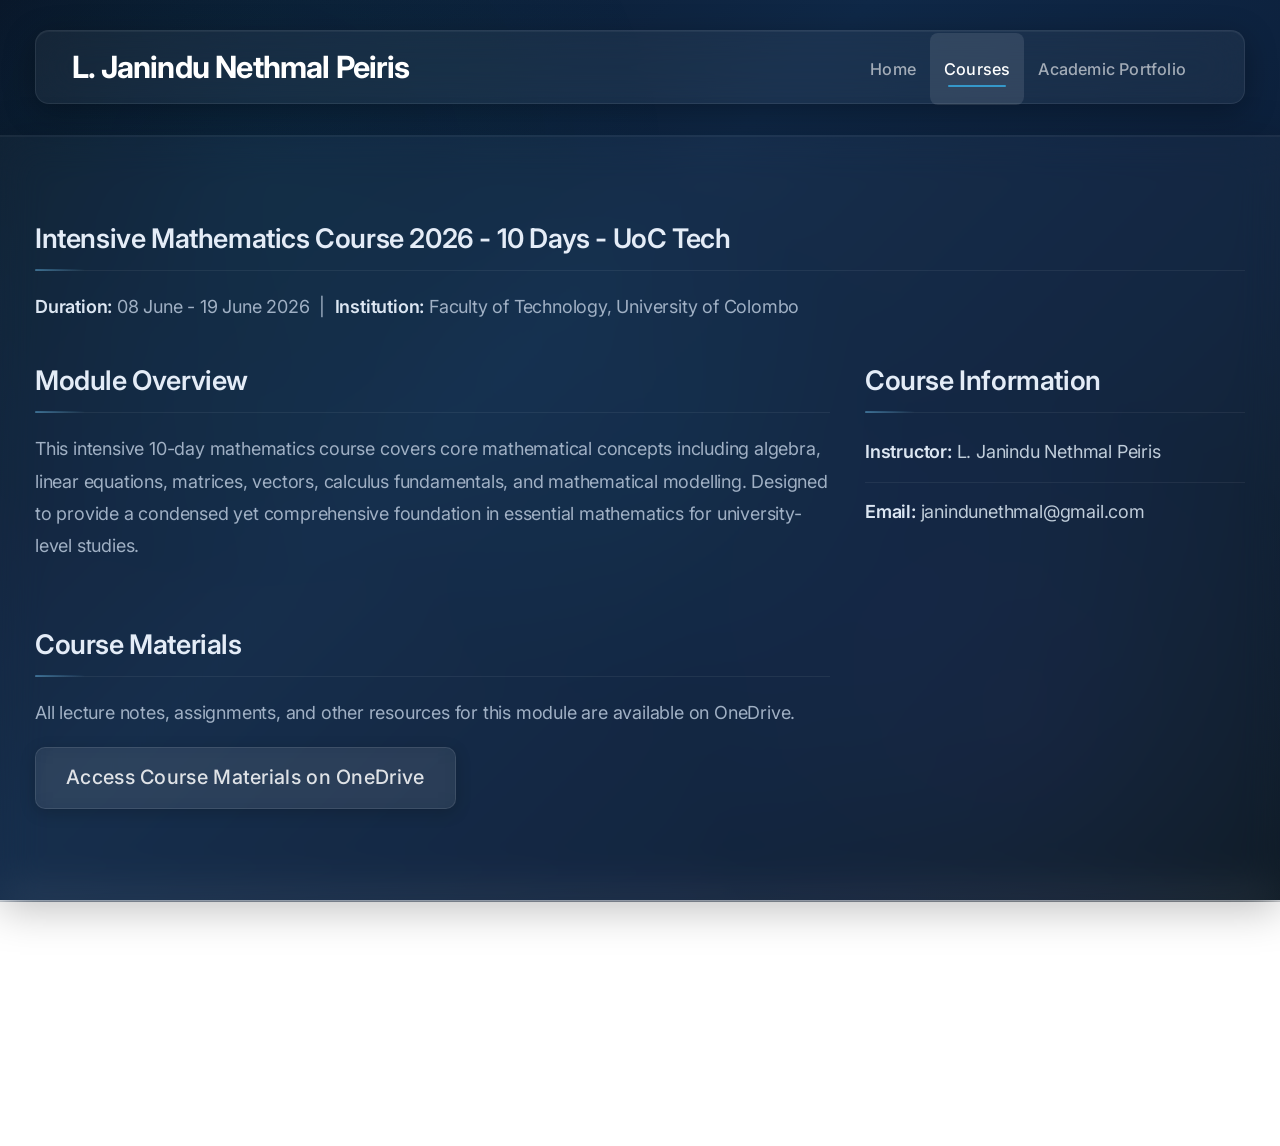
==== course-intensive-maths-uoc-tech.html @ 2397300c "Initial commit: Academic teaching website with glassmorphism redesign" ====
<!DOCTYPE HTML>
<html>
<head>
	<title>Intensive Mathematics Course 2026 - 10 Days - UoC Tech - L. Janindu Nethmal Peiris</title>
	<meta charset="utf-8" />
	<meta name="viewport" content="width=device-width, initial-scale=1, user-scalable=no" />
	<link rel="stylesheet" href="assets/css/main.css" />
</head>
<body>
<div id="page-wrapper">
<div id="header-wrapper"><div class="container"><div class="row"><div class="col-12"><header id="header"><h1><a href="index.html" id="logo">L. Janindu Nethmal Peiris</a></h1><nav id="nav"><a href="index.html">Home</a><a href="courses.html" class="current-page-item">Courses</a><a href="https://janindunethmal.github.io/my-academic-portfolio/" target="_blank">Academic Portfolio</a></nav></header></div></div></div></div>
<div id="main"><div class="container"><div class="row main-row"><div class="col-12"><section>
<h2>Intensive Mathematics Course 2026 - 10 Days - UoC Tech</h2>
<p><strong>Duration:</strong> 08 June - 19 June 2026 &nbsp;|&nbsp; <strong>Institution:</strong> Faculty of Technology, University of Colombo</p>
</section></div></div>
<div style="margin-top:2em"><div class="row main-row"><div class="col-8 col-12-medium">
<section><h2>Module Overview</h2><p>This intensive 10-day mathematics course covers core mathematical concepts including algebra, linear equations, matrices, vectors, calculus fundamentals, and mathematical modelling. Designed to provide a condensed yet comprehensive foundation in essential mathematics for university-level studies.</p></section>
<section><h2>Course Materials</h2><p>All lecture notes, assignments, and other resources for this module are available on OneDrive.</p>
<p style="margin:1em 0"><a href="https://1drv.ms/f/c/8fab2ed5d67792d9/IgCgRfk0WIwAQ6C5aoP3OC88AaH4FMjY8WLAItqMVWuGnlA?e=8JvoB0" target="_blank" class="button" style="font-size:1.1em;padding:12px 30px">Access Course Materials on OneDrive</a></p></section>
</div><div class="col-4 col-12-medium">
<section><h2>Course Information</h2><ul class="link-list"><li><strong>Instructor:</strong> L. Janindu Nethmal Peiris</li><li><strong>Email:</strong> janindunethmal@gmail.com</li></ul></section>
</div></div></div></div></div>
<div id="footer-wrapper"><div class="container"><div class="row"><div class="col-12"><div id="copyright">&copy; 2026 L. Janindu Nethmal Peiris. All rights reserved.</div></div></div></div></div>
</div>
<script src="assets/js/jquery.min.js"></script><script src="assets/js/browser.min.js"></script><script src="assets/js/breakpoints.min.js"></script><script src="assets/js/util.js"></script><script src="assets/js/main.js"></script>
</body>
</html>
---- assets/css/main.css ----
@import url("https://fonts.googleapis.com/css2?family=Inter:wght@300;400;500;600;700&family=Ubuntu+Condensed&display=swap");

/*
	Minimaxing by HTML5 UP — Crystal Glassmorphism Redesign
*/

html, body, div, span, applet, object,
iframe, h1, h2, h3, h4, h5, h6, p, blockquote,
pre, a, abbr, acronym, address, big, cite,
code, del, dfn, em, img, ins, kbd, q, s, samp,
small, strike, strong, sub, sup, tt, var, b,
u, i, center, dl, dt, dd, ol, ul, li, fieldset,
form, label, legend, table, caption, tbody,
tfoot, thead, tr, th, td, article, aside,
canvas, details, embed, figure, figcaption,
footer, header, hgroup, menu, nav, output, ruby,
section, summary, time, mark, audio, video {
	margin: 0;
	padding: 0;
	border: 0;
	font-size: 100%;
	font: inherit;
	vertical-align: baseline;}

article, aside, details, figcaption, figure,
footer, header, hgroup, menu, nav, section {
	display: block;}

body {
	line-height: 1;
}

ol, ul {
	list-style: none;
}

blockquote, q {
	quotes: none;
}

	blockquote:before, blockquote:after, q:before, q:after {
		content: '';
		content: none;
	}

table {
	border-collapse: collapse;
	border-spacing: 0;
}

body {
	-webkit-text-size-adjust: none;
}

mark {
	background-color: transparent;
	color: inherit;
}

input::-moz-focus-inner {
	border: 0;
	padding: 0;
}

input, select, textarea {
	-moz-appearance: none;
	-webkit-appearance: none;
	-ms-appearance: none;
	appearance: none;
}

/* Basic */

	html {
		box-sizing: border-box;
	}

	*, *:before, *:after {
		box-sizing: inherit;
	}

	@-ms-viewport {
		width: device-width;
	}

	body {
		font-size: 13.5pt;
		font-family: 'Inter', -apple-system, BlinkMacSystemFont, 'Segoe UI', sans-serif;
		background: linear-gradient(135deg, #0a1628 0%, #0f2847 40%, #0c1f3a 70%, #091520 100%);
		background-attachment: fixed;
		color: #c0cdda;
		letter-spacing: -0.2px;
		line-height: 1.6;
		-webkit-font-smoothing: antialiased;
		-moz-osx-font-smoothing: grayscale;
		min-height: 100vh;
	}

	body::before {
		content: '';
		position: fixed;
		top: 0;
		left: 0;
		width: 100%;
		height: 100%;
		background:
			radial-gradient(ellipse 600px 600px at 20% 20%, rgba(6, 182, 212, 0.06) 0%, transparent 70%),
			radial-gradient(ellipse 500px 500px at 80% 80%, rgba(99, 102, 241, 0.05) 0%, transparent 70%),
			radial-gradient(ellipse 400px 400px at 50% 50%, rgba(14, 165, 233, 0.03) 0%, transparent 70%);
		pointer-events: none;
		z-index: 0;
	}

	h1, h2, h3, h4 {
		color: #e4ecf7;
		font-weight: 600;
		letter-spacing: -0.4px;
	}

	h1 {
		font-weight: 700;
	}

	h2 {
		font-size: 1.5em;
		margin-bottom: 1em;
		position: relative;
	}

	h3, h4 {
		color: #c5d5ea;
		margin-bottom: 0.5em;
	}

	h3 {
		font-size: 1.15em;
		margin-bottom: 0.8em;
		font-weight: 600;
	}

	h4 {
		font-size: 0.95em;
		font-weight: 500;
	}

	p, ul {
		margin-bottom: 1.25em;
	}

	p {
		line-height: 1.85em;
		color: #a0b0c4;
	}

	strong {
		color: #dce6f2;
		font-weight: 600;
	}

	img.left {
		float: left;
		margin: 2px 1.25em 0 0;
	}

	img.top {
		margin: 4px 0 2.25em 0;
	}

	ul {
		padding: 0.25em 0 0 0;
	}

	a {
		color: #5eaddb;
		text-decoration: none;
		transition: color 0.3s ease;
	}

		a:hover {
			color: #85c8f0;
			text-decoration: none;
		}

	* > p:last-child {
		margin-bottom: 0 !important;
	}

	section, article {
		margin: 0 0 60px 0;
	}

	section:last-child, article:last-child {
		margin-bottom: 0;
	}

/* Page Wrapper */

	#page-wrapper {
		position: relative;
		z-index: 1;
	}

/* Animations */

	@keyframes fadeIn {
		from { opacity: 0; transform: translateY(12px); }
		to { opacity: 1; transform: translateY(0); }
	}

/* Container */

	.container {
		margin: 0 auto;
		max-width: 100%;
		width: 1200px;
	}

		@media screen and (max-width: 1680px) {

			.container {
				width: 1200px;
			}

		}

		@media screen and (max-width: 1280px) {

			.container {
				width: calc(100% - 70px);
			}

		}

		@media screen and (max-width: 980px) {

			.container {
				width: calc(100% - 100px);
			}

		}

		@media screen and (max-width: 736px) {

			.container {
				width: calc(100% - 40px);
			}

		}

/* Row */

	.row {
		display: flex;
		flex-wrap: wrap;
		box-sizing: border-box;
		align-items: stretch;
	}

		.row > * {
			box-sizing: border-box;
		}

		.row.gtr-uniform > * > :last-child {
			margin-bottom: 0;
		}

		.row.aln-left {
			justify-content: flex-start;
		}

		.row.aln-center {
			justify-content: center;
		}

		.row.aln-right {
			justify-content: flex-end;
		}

		.row.aln-top {
			align-items: flex-start;
		}

		.row.aln-middle {
			align-items: center;
		}

		.row.aln-bottom {
			align-items: flex-end;
		}

		.row > .imp {
			order: -1;
		}

		.row > .col-1 {
			width: 8.33333%;
		}

		.row > .off-1 {
			margin-left: 8.33333%;
		}

		.row > .col-2 {
			width: 16.66667%;
		}

		.row > .off-2 {
			margin-left: 16.66667%;
		}

		.row > .col-3 {
			width: 25%;
		}

		.row > .off-3 {
			margin-left: 25%;
		}

		.row > .col-4 {
			width: 33.33333%;
		}

		.row > .off-4 {
			margin-left: 33.33333%;
		}

		.row > .col-5 {
			width: 41.66667%;
		}

		.row > .off-5 {
			margin-left: 41.66667%;
		}

		.row > .col-6 {
			width: 50%;
		}

		.row > .off-6 {
			margin-left: 50%;
		}

		.row > .col-7 {
			width: 58.33333%;
		}

		.row > .off-7 {
			margin-left: 58.33333%;
		}

		.row > .col-8 {
			width: 66.66667%;
		}

		.row > .off-8 {
			margin-left: 66.66667%;
		}

		.row > .col-9 {
			width: 75%;
		}

		.row > .off-9 {
			margin-left: 75%;
		}

		.row > .col-10 {
			width: 83.33333%;
		}

		.row > .off-10 {
			margin-left: 83.33333%;
		}

		.row > .col-11 {
			width: 91.66667%;
		}

		.row > .off-11 {
			margin-left: 91.66667%;
		}

		.row > .col-12 {
			width: 100%;
		}

		.row > .off-12 {
			margin-left: 100%;
		}

		.row.gtr-0 {
			margin-top: 0px;
			margin-left: 0px;
		}

			.row.gtr-0 > * {
				padding: 0px 0 0 0px;
			}

			.row.gtr-0.gtr-uniform {
				margin-top: 0px;
			}

				.row.gtr-0.gtr-uniform > * {
					padding-top: 0px;
				}

		.row.gtr-25 {
			margin-top: -12.5px;
			margin-left: -12.5px;
		}

			.row.gtr-25 > * {
				padding: 12.5px 0 0 12.5px;
			}

			.row.gtr-25.gtr-uniform {
				margin-top: -12.5px;
			}

				.row.gtr-25.gtr-uniform > * {
					padding-top: 12.5px;
				}

		.row.gtr-50 {
			margin-top: -25px;
			margin-left: -25px;
		}

			.row.gtr-50 > * {
				padding: 25px 0 0 25px;
			}

			.row.gtr-50.gtr-uniform {
				margin-top: -25px;
			}

				.row.gtr-50.gtr-uniform > * {
					padding-top: 25px;
				}

		.row {
			margin-top: -50px;
			margin-left: -50px;
		}

			.row > * {
				padding: 50px 0 0 50px;
			}

			.row.gtr-uniform {
				margin-top: -50px;
			}

				.row.gtr-uniform > * {
					padding-top: 50px;
				}

		.row.gtr-150 {
			margin-top: -75px;
			margin-left: -75px;
		}

			.row.gtr-150 > * {
				padding: 75px 0 0 75px;
			}

			.row.gtr-150.gtr-uniform {
				margin-top: -75px;
			}

				.row.gtr-150.gtr-uniform > * {
					padding-top: 75px;
				}

		.row.gtr-200 {
			margin-top: -100px;
			margin-left: -100px;
		}

			.row.gtr-200 > * {
				padding: 100px 0 0 100px;
			}

			.row.gtr-200.gtr-uniform {
				margin-top: -100px;
			}

				.row.gtr-200.gtr-uniform > * {
					padding-top: 100px;
				}

		@media screen and (max-width: 1680px) {

			.row {
				display: flex;
				flex-wrap: wrap;
				box-sizing: border-box;
				align-items: stretch;
			}

				.row > * {
					box-sizing: border-box;
				}

				.row.gtr-uniform > * > :last-child {
					margin-bottom: 0;
				}

				.row.aln-left {
					justify-content: flex-start;
				}

				.row.aln-center {
					justify-content: center;
				}

				.row.aln-right {
					justify-content: flex-end;
				}

				.row.aln-top {
					align-items: flex-start;
				}

				.row.aln-middle {
					align-items: center;
				}

				.row.aln-bottom {
					align-items: flex-end;
				}

				.row > .imp-xlarge {
					order: -1;
				}

				.row > .col-1-xlarge {
					width: 8.33333%;
				}

				.row > .off-1-xlarge {
					margin-left: 8.33333%;
				}

				.row > .col-2-xlarge {
					width: 16.66667%;
				}

				.row > .off-2-xlarge {
					margin-left: 16.66667%;
				}

				.row > .col-3-xlarge {
					width: 25%;
				}

				.row > .off-3-xlarge {
					margin-left: 25%;
				}

				.row > .col-4-xlarge {
					width: 33.33333%;
				}

				.row > .off-4-xlarge {
					margin-left: 33.33333%;
				}

				.row > .col-5-xlarge {
					width: 41.66667%;
				}

				.row > .off-5-xlarge {
					margin-left: 41.66667%;
				}

				.row > .col-6-xlarge {
					width: 50%;
				}

				.row > .off-6-xlarge {
					margin-left: 50%;
				}

				.row > .col-7-xlarge {
					width: 58.33333%;
				}

				.row > .off-7-xlarge {
					margin-left: 58.33333%;
				}

				.row > .col-8-xlarge {
					width: 66.66667%;
				}

				.row > .off-8-xlarge {
					margin-left: 66.66667%;
				}

				.row > .col-9-xlarge {
					width: 75%;
				}

				.row > .off-9-xlarge {
					margin-left: 75%;
				}

				.row > .col-10-xlarge {
					width: 83.33333%;
				}

				.row > .off-10-xlarge {
					margin-left: 83.33333%;
				}

				.row > .col-11-xlarge {
					width: 91.66667%;
				}

				.row > .off-11-xlarge {
					margin-left: 91.66667%;
				}

				.row > .col-12-xlarge {
					width: 100%;
				}

				.row > .off-12-xlarge {
					margin-left: 100%;
				}

				.row.gtr-0 {
					margin-top: 0px;
					margin-left: 0px;
				}

					.row.gtr-0 > * {
						padding: 0px 0 0 0px;
					}

					.row.gtr-0.gtr-uniform {
						margin-top: 0px;
					}

						.row.gtr-0.gtr-uniform > * {
							padding-top: 0px;
						}

				.row.gtr-25 {
					margin-top: -12.5px;
					margin-left: -12.5px;
				}

					.row.gtr-25 > * {
						padding: 12.5px 0 0 12.5px;
					}

					.row.gtr-25.gtr-uniform {
						margin-top: -12.5px;
					}

						.row.gtr-25.gtr-uniform > * {
							padding-top: 12.5px;
						}

				.row.gtr-50 {
					margin-top: -25px;
					margin-left: -25px;
				}

					.row.gtr-50 > * {
						padding: 25px 0 0 25px;
					}

					.row.gtr-50.gtr-uniform {
						margin-top: -25px;
					}

						.row.gtr-50.gtr-uniform > * {
							padding-top: 25px;
						}

				.row {
					margin-top: -50px;
					margin-left: -50px;
				}

					.row > * {
						padding: 50px 0 0 50px;
					}

					.row.gtr-uniform {
						margin-top: -50px;
					}

						.row.gtr-uniform > * {
							padding-top: 50px;
						}

				.row.gtr-150 {
					margin-top: -75px;
					margin-left: -75px;
				}

					.row.gtr-150 > * {
						padding: 75px 0 0 75px;
					}

					.row.gtr-150.gtr-uniform {
						margin-top: -75px;
					}

						.row.gtr-150.gtr-uniform > * {
							padding-top: 75px;
						}

				.row.gtr-200 {
					margin-top: -100px;
					margin-left: -100px;
				}

					.row.gtr-200 > * {
						padding: 100px 0 0 100px;
					}

					.row.gtr-200.gtr-uniform {
						margin-top: -100px;
					}

						.row.gtr-200.gtr-uniform > * {
							padding-top: 100px;
						}

		}

		@media screen and (max-width: 1280px) {

			.row {
				display: flex;
				flex-wrap: wrap;
				box-sizing: border-box;
				align-items: stretch;
			}

				.row > * {
					box-sizing: border-box;
				}

				.row.gtr-uniform > * > :last-child {
					margin-bottom: 0;
				}

				.row.aln-left {
					justify-content: flex-start;
				}

				.row.aln-center {
					justify-content: center;
				}

				.row.aln-right {
					justify-content: flex-end;
				}

				.row.aln-top {
					align-items: flex-start;
				}

				.row.aln-middle {
					align-items: center;
				}

				.row.aln-bottom {
					align-items: flex-end;
				}

				.row > .imp-large {
					order: -1;
				}

				.row > .col-1-large {
					width: 8.33333%;
				}

				.row > .off-1-large {
					margin-left: 8.33333%;
				}

				.row > .col-2-large {
					width: 16.66667%;
				}

				.row > .off-2-large {
					margin-left: 16.66667%;
				}

				.row > .col-3-large {
					width: 25%;
				}

				.row > .off-3-large {
					margin-left: 25%;
				}

				.row > .col-4-large {
					width: 33.33333%;
				}

				.row > .off-4-large {
					margin-left: 33.33333%;
				}

				.row > .col-5-large {
					width: 41.66667%;
				}

				.row > .off-5-large {
					margin-left: 41.66667%;
				}

				.row > .col-6-large {
					width: 50%;
				}

				.row > .off-6-large {
					margin-left: 50%;
				}

				.row > .col-7-large {
					width: 58.33333%;
				}

				.row > .off-7-large {
					margin-left: 58.33333%;
				}

				.row > .col-8-large {
					width: 66.66667%;
				}

				.row > .off-8-large {
					margin-left: 66.66667%;
				}

				.row > .col-9-large {
					width: 75%;
				}

				.row > .off-9-large {
					margin-left: 75%;
				}

				.row > .col-10-large {
					width: 83.33333%;
				}

				.row > .off-10-large {
					margin-left: 83.33333%;
				}

				.row > .col-11-large {
					width: 91.66667%;
				}

				.row > .off-11-large {
					margin-left: 91.66667%;
				}

				.row > .col-12-large {
					width: 100%;
				}

				.row > .off-12-large {
					margin-left: 100%;
				}

				.row.gtr-0 {
					margin-top: 0px;
					margin-left: 0px;
				}

					.row.gtr-0 > * {
						padding: 0px 0 0 0px;
					}

					.row.gtr-0.gtr-uniform {
						margin-top: 0px;
					}

						.row.gtr-0.gtr-uniform > * {
							padding-top: 0px;
						}

				.row.gtr-25 {
					margin-top: -8.75px;
					margin-left: -8.75px;
				}

					.row.gtr-25 > * {
						padding: 8.75px 0 0 8.75px;
					}

					.row.gtr-25.gtr-uniform {
						margin-top: -8.75px;
					}

						.row.gtr-25.gtr-uniform > * {
							padding-top: 8.75px;
						}

				.row.gtr-50 {
					margin-top: -17.5px;
					margin-left: -17.5px;
				}

					.row.gtr-50 > * {
						padding: 17.5px 0 0 17.5px;
					}

					.row.gtr-50.gtr-uniform {
						margin-top: -17.5px;
					}

						.row.gtr-50.gtr-uniform > * {
							padding-top: 17.5px;
						}

				.row {
					margin-top: -35px;
					margin-left: -35px;
				}

					.row > * {
						padding: 35px 0 0 35px;
					}

					.row.gtr-uniform {
						margin-top: -35px;
					}

						.row.gtr-uniform > * {
							padding-top: 35px;
						}

				.row.gtr-150 {
					margin-top: -52.5px;
					margin-left: -52.5px;
				}

					.row.gtr-150 > * {
						padding: 52.5px 0 0 52.5px;
					}

					.row.gtr-150.gtr-uniform {
						margin-top: -52.5px;
					}

						.row.gtr-150.gtr-uniform > * {
							padding-top: 52.5px;
						}

				.row.gtr-200 {
					margin-top: -70px;
					margin-left: -70px;
				}

					.row.gtr-200 > * {
						padding: 70px 0 0 70px;
					}

					.row.gtr-200.gtr-uniform {
						margin-top: -70px;
					}

						.row.gtr-200.gtr-uniform > * {
							padding-top: 70px;
						}

		}

		@media screen and (max-width: 980px) {

			.row {
				display: flex;
				flex-wrap: wrap;
				box-sizing: border-box;
				align-items: stretch;
			}

				.row > * {
					box-sizing: border-box;
				}

				.row.gtr-uniform > * > :last-child {
					margin-bottom: 0;
				}

				.row.aln-left {
					justify-content: flex-start;
				}

				.row.aln-center {
					justify-content: center;
				}

				.row.aln-right {
					justify-content: flex-end;
				}

				.row.aln-top {
					align-items: flex-start;
				}

				.row.aln-middle {
					align-items: center;
				}

				.row.aln-bottom {
					align-items: flex-end;
				}

				.row > .imp-medium {
					order: -1;
				}

				.row > .col-1-medium {
					width: 8.33333%;
				}

				.row > .off-1-medium {
					margin-left: 8.33333%;
				}

				.row > .col-2-medium {
					width: 16.66667%;
				}

				.row > .off-2-medium {
					margin-left: 16.66667%;
				}

				.row > .col-3-medium {
					width: 25%;
				}

				.row > .off-3-medium {
					margin-left: 25%;
				}

				.row > .col-4-medium {
					width: 33.33333%;
				}

				.row > .off-4-medium {
					margin-left: 33.33333%;
				}

				.row > .col-5-medium {
					width: 41.66667%;
				}

				.row > .off-5-medium {
					margin-left: 41.66667%;
				}

				.row > .col-6-medium {
					width: 50%;
				}

				.row > .off-6-medium {
					margin-left: 50%;
				}

				.row > .col-7-medium {
					width: 58.33333%;
				}

				.row > .off-7-medium {
					margin-left: 58.33333%;
				}

				.row > .col-8-medium {
					width: 66.66667%;
				}

				.row > .off-8-medium {
					margin-left: 66.66667%;
				}

				.row > .col-9-medium {
					width: 75%;
				}

				.row > .off-9-medium {
					margin-left: 75%;
				}

				.row > .col-10-medium {
					width: 83.33333%;
				}

				.row > .off-10-medium {
					margin-left: 83.33333%;
				}

				.row > .col-11-medium {
					width: 91.66667%;
				}

				.row > .off-11-medium {
					margin-left: 91.66667%;
				}

				.row > .col-12-medium {
					width: 100%;
				}

				.row > .off-12-medium {
					margin-left: 100%;
				}

				.row.gtr-0 {
					margin-top: 0px;
					margin-left: 0px;
				}

					.row.gtr-0 > * {
						padding: 0px 0 0 0px;
					}

					.row.gtr-0.gtr-uniform {
						margin-top: 0px;
					}

						.row.gtr-0.gtr-uniform > * {
							padding-top: 0px;
						}

				.row.gtr-25 {
					margin-top: -12.5px;
					margin-left: -12.5px;
				}

					.row.gtr-25 > * {
						padding: 12.5px 0 0 12.5px;
					}

					.row.gtr-25.gtr-uniform {
						margin-top: -12.5px;
					}

						.row.gtr-25.gtr-uniform > * {
							padding-top: 12.5px;
						}

				.row.gtr-50 {
					margin-top: -25px;
					margin-left: -25px;
				}

					.row.gtr-50 > * {
						padding: 25px 0 0 25px;
					}

					.row.gtr-50.gtr-uniform {
						margin-top: -25px;
					}

						.row.gtr-50.gtr-uniform > * {
							padding-top: 25px;
						}

				.row {
					margin-top: -50px;
					margin-left: -50px;
				}

					.row > * {
						padding: 50px 0 0 50px;
					}

					.row.gtr-uniform {
						margin-top: -50px;
					}

						.row.gtr-uniform > * {
							padding-top: 50px;
						}

				.row.gtr-150 {
					margin-top: -75px;
					margin-left: -75px;
				}

					.row.gtr-150 > * {
						padding: 75px 0 0 75px;
					}

					.row.gtr-150.gtr-uniform {
						margin-top: -75px;
					}

						.row.gtr-150.gtr-uniform > * {
							padding-top: 75px;
						}

				.row.gtr-200 {
					margin-top: -100px;
					margin-left: -100px;
				}

					.row.gtr-200 > * {
						padding: 100px 0 0 100px;
					}

					.row.gtr-200.gtr-uniform {
						margin-top: -100px;
					}

						.row.gtr-200.gtr-uniform > * {
							padding-top: 100px;
						}

		}

		@media screen and (max-width: 736px) {

			.row {
				display: flex;
				flex-wrap: wrap;
				box-sizing: border-box;
				align-items: stretch;
			}

				.row > * {
					box-sizing: border-box;
				}

				.row.gtr-uniform > * > :last-child {
					margin-bottom: 0;
				}

				.row.aln-left {
					justify-content: flex-start;
				}

				.row.aln-center {
					justify-content: center;
				}

				.row.aln-right {
					justify-content: flex-end;
				}

				.row.aln-top {
					align-items: flex-start;
				}

				.row.aln-middle {
					align-items: center;
				}

				.row.aln-bottom {
					align-items: flex-end;
				}

				.row > .imp-small {
					order: -1;
				}

				.row > .col-1-small {
					width: 8.33333%;
				}

				.row > .off-1-small {
					margin-left: 8.33333%;
				}

				.row > .col-2-small {
					width: 16.66667%;
				}

				.row > .off-2-small {
					margin-left: 16.66667%;
				}

				.row > .col-3-small {
					width: 25%;
				}

				.row > .off-3-small {
					margin-left: 25%;
				}

				.row > .col-4-small {
					width: 33.33333%;
				}

				.row > .off-4-small {
					margin-left: 33.33333%;
				}

				.row > .col-5-small {
					width: 41.66667%;
				}

				.row > .off-5-small {
					margin-left: 41.66667%;
				}

				.row > .col-6-small {
					width: 50%;
				}

				.row > .off-6-small {
					margin-left: 50%;
				}

				.row > .col-7-small {
					width: 58.33333%;
				}

				.row > .off-7-small {
					margin-left: 58.33333%;
				}

				.row > .col-8-small {
					width: 66.66667%;
				}

				.row > .off-8-small {
					margin-left: 66.66667%;
				}

				.row > .col-9-small {
					width: 75%;
				}

				.row > .off-9-small {
					margin-left: 75%;
				}

				.row > .col-10-small {
					width: 83.33333%;
				}

				.row > .off-10-small {
					margin-left: 83.33333%;
				}

				.row > .col-11-small {
					width: 91.66667%;
				}

				.row > .off-11-small {
					margin-left: 91.66667%;
				}

				.row > .col-12-small {
					width: 100%;
				}

				.row > .off-12-small {
					margin-left: 100%;
				}

				.row.gtr-0 {
					margin-top: 0px;
					margin-left: 0px;
				}

					.row.gtr-0 > * {
						padding: 0px 0 0 0px;
					}

					.row.gtr-0.gtr-uniform {
						margin-top: 0px;
					}

						.row.gtr-0.gtr-uniform > * {
							padding-top: 0px;
						}

				.row.gtr-25 {
					margin-top: -5px;
					margin-left: -5px;
				}

					.row.gtr-25 > * {
						padding: 5px 0 0 5px;
					}

					.row.gtr-25.gtr-uniform {
						margin-top: -5px;
					}

						.row.gtr-25.gtr-uniform > * {
							padding-top: 5px;
						}

				.row.gtr-50 {
					margin-top: -10px;
					margin-left: -10px;
				}

					.row.gtr-50 > * {
						padding: 10px 0 0 10px;
					}

					.row.gtr-50.gtr-uniform {
						margin-top: -10px;
					}

						.row.gtr-50.gtr-uniform > * {
							padding-top: 10px;
						}

				.row {
					margin-top: -20px;
					margin-left: -20px;
				}

					.row > * {
						padding: 20px 0 0 20px;
					}

					.row.gtr-uniform {
						margin-top: -20px;
					}

						.row.gtr-uniform > * {
							padding-top: 20px;
						}

				.row.gtr-150 {
					margin-top: -30px;
					margin-left: -30px;
				}

					.row.gtr-150 > * {
						padding: 30px 0 0 30px;
					}

					.row.gtr-150.gtr-uniform {
						margin-top: -30px;
					}

						.row.gtr-150.gtr-uniform > * {
							padding-top: 30px;
						}

				.row.gtr-200 {
					margin-top: -40px;
					margin-left: -40px;
				}

					.row.gtr-200 > * {
						padding: 40px 0 0 40px;
					}

					.row.gtr-200.gtr-uniform {
						margin-top: -40px;
					}

						.row.gtr-200.gtr-uniform > * {
							padding-top: 40px;
						}

		}

/* Reusable */

	article.blog-post {
		position: relative;
	}

		article.blog-post .comments {
			position: absolute;
			top: 0;
			right: 0;
			height: 32px;
			line-height: 24px;
			padding-left: 40px;
			background: url("images/icon-bubble.png") no-repeat;
		}

		article.blog-post .blog-post-image {
			width: 100%;
		}

	ul.small-image-list li {
		overflow: hidden;
		margin-bottom: 1.5em;
	}

		ul.small-image-list li img {
			width: 78px;
		}

	ul.big-image-list li {
		overflow: hidden;
		margin-bottom: 2em;
	}

		ul.big-image-list li img {
			width: 178px;
		}

	ul.link-list li {
		border-top: solid 1px rgba(255, 255, 255, 0.06);
		padding: 0.85em 0 0 0;
		margin: 0.85em 0 0 0;
	}

		ul.link-list li:first-child {
			padding-top: 0;
			margin-top: 0;
			border-top: 0;
		}

	ul.link-list li a {
		color: rgba(255, 255, 255, 0.75);
		font-weight: 500;
		text-decoration: none;
		transition: color 0.3s ease, padding-left 0.3s ease;
		display: inline-block;
		font-size: 0.95em;
	}

	ul.link-list li a:hover {
		color: #38bdf8;
		padding-left: 6px;
		text-decoration: none;
	}

	.button {
		background: rgba(255, 255, 255, 0.07);
		backdrop-filter: blur(12px);
		-webkit-backdrop-filter: blur(12px);
		display: inline-block;
		padding: 14px 36px;
		background-color: rgba(255, 255, 255, 0.07);
		border-radius: 10px;
		text-decoration: none;
		color: rgba(255, 255, 255, 0.85);
		font-size: 1em;
		font-weight: 500;
		letter-spacing: 0.3px;
		border: 1px solid rgba(255, 255, 255, 0.1);
		box-shadow: 0 4px 16px rgba(0, 0, 0, 0.2);
		transition: all 0.3s ease;
		position: relative;
		overflow: hidden;
	}

		.button:hover {
			background: rgba(255, 255, 255, 0.1);
			border-color: rgba(255, 255, 255, 0.15);
			box-shadow: 0 6px 24px rgba(0, 0, 0, 0.25);
			transform: translateY(-2px);
			text-decoration: none;
			color: #fff;
		}

		.button:active {
			transform: translateY(0);
			box-shadow: 0 2px 8px rgba(0, 0, 0, 0.2);
		}

/* Header */

	#header-wrapper {
		background: transparent;
	}

	#header {
		background: rgba(255, 255, 255, 0.05);
		backdrop-filter: blur(20px);
		-webkit-backdrop-filter: blur(20px);
		box-sizing: content-box;
		position: relative;
		margin: 2.5% 0 2.5% 0;
		padding: 0 44px 0 44px;
		border-radius: 14px;
		border: 1px solid rgba(255, 255, 255, 0.08);
		box-shadow: 0 8px 32px rgba(0, 0, 0, 0.3), inset 0 1px 0 rgba(255, 255, 255, 0.05);
		background-color: rgba(255, 255, 255, 0.05);
		height: 80px;
	}

		#header h1 {
			position: absolute;
			left: 44px;
			top: 0;
			color: #fff;
			font-size: 2em;
			font-weight: 700;
			letter-spacing: -0.8px;
			line-height: 80px;
		}

			#header h1 a {
				color: #fff;
				text-decoration: none;
				transition: opacity 0.3s ease;
			}

			#header h1 a:hover {
				opacity: 0.85;
				text-decoration: none;
			}

		#header nav {
			position: absolute;
			right: 44px;
			top: 0;
			line-height: 80px;
			font-size: 0.95em;
			font-weight: 500;
			letter-spacing: 0.2px;
		}

			#header nav a {
				display: inline-block;
				text-decoration: none;
				color: rgba(255, 255, 255, 0.6);
				padding: 0 18px 0 18px;
				outline: 0;
				transition: color 0.3s ease, background 0.3s ease;
				border-radius: 8px;
				margin: 2px 0;
				position: relative;
			}

				#header nav a:hover {
					color: rgba(255, 255, 255, 0.95);
					background: rgba(255, 255, 255, 0.06);
					text-decoration: none;
				}

				#header nav a.current-page-item {
					color: #fff;
					background: rgba(255, 255, 255, 0.1);
				}

				#header nav a.current-page-item::after {
					content: '';
					position: absolute;
					bottom: 18px;
					left: 18px;
					right: 18px;
					height: 2px;
					background: rgba(56, 189, 248, 0.7);
					border-radius: 1px;
				}

/* Banner */

	#banner-wrapper {
		background: transparent;
		padding: 1.5em 0;
	}

	#banner {
		position: relative;
		width: 100%;
		padding: 8em 2em;
		border-radius: 20px;
		background-image: url(images/banner.jpg);
		background-size: cover;
		background-position: center;
		text-align: center;
		box-shadow: 0 12px 48px rgba(0, 0, 0, 0.4), inset 0 1px 0 rgba(255, 255, 255, 0.06);
		overflow: hidden;
		border: 1px solid rgba(255, 255, 255, 0.06);
		display: flex;
		align-items: center;
		justify-content: center;
		min-height: 340px;
		animation: fadeIn 0.8s ease both;
	}

		#banner::before {
			content: '';
			position: absolute;
			top: 0;
			left: 0;
			right: 0;
			bottom: 0;
			background: linear-gradient(135deg, rgba(8, 18, 35, 0.9) 0%, rgba(12, 30, 55, 0.8) 40%, rgba(10, 25, 48, 0.9) 100%);
			z-index: 1;
		}

		#banner > * {
			position: relative;
			z-index: 2;
		}

		#banner h2 {
			font-size: 3em;
			color: #fff;
			text-align: center;
			letter-spacing: -1.5px;
			margin: 0;
			font-weight: 700;
			text-shadow: 0 2px 12px rgba(0, 0, 0, 0.25);
			line-height: 1.15;
		}

		#banner span {
			display: block;
			left: 0;
			margin: 0.75em 0 0 0;
			font-size: 1.5em;
			color: rgba(255, 255, 255, 0.85);
			letter-spacing: 0;
			font-weight: 300;
			opacity: 1;
		}

	/* About Section */
		.about-section {
			margin-bottom: 60px;
		}

		.about-grid {
			display: flex;
			gap: 44px;
			align-items: flex-start;
		}

		.about-photo-col {
			flex-shrink: 0;
			width: 220px;
		}

		.about-photo-wrapper {
			position: relative;
			width: 220px;
			height: 220px;
		}

		.about-photo {
			width: 220px;
			height: 220px;
			border-radius: 16px;
			object-fit: cover;
			border: 1px solid rgba(255, 255, 255, 0.08);
			box-shadow: 0 8px 32px rgba(0, 0, 0, 0.35);
			transition: transform 0.4s ease, box-shadow 0.4s ease, border-color 0.4s ease;
			display: block;
		}

		.about-photo:hover {
			transform: translateY(-3px);
			box-shadow: 0 12px 40px rgba(0, 0, 0, 0.45);
			border-color: rgba(255, 255, 255, 0.12);
		}

		.about-text-col {
			flex: 1;
			min-width: 0;
		}

		.about-text-col h2 {
			margin-top: 0;
		}

		@media screen and (max-width: 736px) {

			.about-grid {
				flex-direction: column;
				align-items: center;
				gap: 28px;
			}

			.about-photo-col {
				width: 150px;
			}

			.about-photo-wrapper,
			.about-photo {
				width: 150px;
				height: 150px;
				border-radius: 14px;
			}

			.about-text-col {
				text-align: center;
			}

		}

/* Main */

	#main {
		background: rgba(255, 255, 255, 0.03);
		backdrop-filter: blur(20px);
		-webkit-backdrop-filter: blur(20px);
		padding: 4.5em 0;
		box-shadow: 0 8px 40px rgba(0, 0, 0, 0.25), inset 0 1px 0 rgba(255, 255, 255, 0.04);
		border-top: 1px solid rgba(255, 255, 255, 0.04);
		border-bottom: 1px solid rgba(255, 255, 255, 0.04);
	}

/* Footer */

	#footer-wrapper {
		padding: 4em 0;
		background: transparent;
	}

/* Copyright */

	#copyright {
		text-align: center;
		color: rgba(255, 255, 255, 0.25);
		border-top: solid 1px rgba(255, 255, 255, 0.05);
		padding: 3em 0 0 0;
		margin: 3em 0 0 0;
		font-size: 0.85em;
		letter-spacing: 0.2px;
	}

		#copyright a {
			color: rgba(255, 255, 255, 0.35);
			transition: color 0.3s ease;
		}

		#copyright a:hover {
			color: rgba(255, 255, 255, 0.6);
		}

/* Large */

	@media screen and (max-width: 1280px) {

		/* Reusable */

			ul.small-image-list img {
				width: 50px;
			}

			ul.big-image-list img {
				width: 75px;
			}

		/* Header */

			#header {
				height: 72px;
			}

				#header h1 {
					font-size: 1.7em;
					line-height: 72px;
					left: 36px;
				}

				#header nav {
					line-height: 72px;
					font-size: 0.9em;
				}

					#header nav a {
						padding: 0 14px 0 14px;
					}

		/* Banner */

			#banner {
				width: 100%;
				padding: 6em 2em;
				min-height: 300px;
			}

				#banner h2 {
					font-size: 2.6em;
				}

		/* Footer */

			#footer-wrapper {
				padding: 3em 0;
			}

		/* Copyright */

			#copyright {
				padding: 2em 0 0 0;
				margin: 3em 0 0 0;
			}

	}

/* Small */

	#navPanel, #titleBar {
		display: none;
	}

	@media screen and (max-width: 980px) {

		/* Basic */

			html, body {
				overflow-x: hidden;
			}

		/* Page Wrapper */

			#page-wrapper {
				padding-top: 44px;
			}

		/* Header */

			#header-wrapper {
				background: transparent;
			}

			#header {
				display: none;
			}

			#banner {
				padding: 6em 0;
			}

				#banner h2 {
					font-size: 2.5em;
				}

		/* Nav */

			#page-wrapper {
				-moz-backface-visibility: hidden;
				-webkit-backface-visibility: hidden;
				-ms-backface-visibility: hidden;
				backface-visibility: hidden;
				-moz-transition: -moz-transform 0.5s ease;
				-webkit-transition: -webkit-transform 0.5s ease;
				-ms-transition: -ms-transform 0.5s ease;
				transition: transform 0.5s ease;
				padding-bottom: 1px;
			}

			#titleBar {
				background: rgba(8, 18, 35, 0.9);
				backdrop-filter: blur(20px);
				-webkit-backdrop-filter: blur(20px);
				-moz-backface-visibility: hidden;
				-webkit-backface-visibility: hidden;
				-ms-backface-visibility: hidden;
				backface-visibility: hidden;
				-moz-transition: -moz-transform 0.5s ease;
				-webkit-transition: -webkit-transform 0.5s ease;
				-ms-transition: -ms-transform 0.5s ease;
				transition: transform 0.5s ease;
				display: block;
				height: 44px;
				left: 0;
				position: fixed;
				top: 0;
				width: 100%;
				z-index: 10001;
				text-align: center;
				color: rgba(255, 255, 255, 0.85);
				font-size: 1.15em;
				font-weight: 500;
				background-color: rgba(8, 18, 35, 0.9);
				border-bottom: 1px solid rgba(255, 255, 255, 0.05);
			}

				#titleBar .title {
					line-height: 44px;
				}

				#titleBar .toggle {
					position: absolute;
					top: 0;
					left: 0;
					width: 80px;
					height: 60px;
				}

					#titleBar .toggle:after {
						content: '';
						position: absolute;
						left: 4px;
						top: 4px;
						color: #fff;
						text-align: center;
						line-height: 31px;
						font-size: 0.8em;
						width: 50px;
						height: 35px;
						border-radius: 8px;
						background: rgba(255, 255, 255, 0.06);
						border: 1px solid rgba(255, 255, 255, 0.08);
						box-shadow: 0 2px 8px rgba(0, 0, 0, 0.2);
					}

					#titleBar .toggle:before {
						content: '';
						position: absolute;
						width: 20px;
						height: 30px;
						background: url("images/mobileUI-site-nav-opener-bg.svg");
						top: 16px;
						left: 19px;
					}

					#titleBar .toggle:active:after {
						background: rgba(0, 0, 0, 0.2);
					}

			#navPanel {
				-moz-backface-visibility: hidden;
				-webkit-backface-visibility: hidden;
				-ms-backface-visibility: hidden;
				backface-visibility: hidden;
				-moz-transform: translateX(-275px);
				-webkit-transform: translateX(-275px);
				-ms-transform: translateX(-275px);
				transform: translateX(-275px);
				-moz-transition: -moz-transform 0.5s ease;
				-webkit-transition: -webkit-transform 0.5s ease;
				-ms-transition: -ms-transform 0.5s ease;
				transition: transform 0.5s ease;
				display: block;
				height: 100%;
				left: 0;
				overflow-y: auto;
				position: fixed;
				top: 0;
				width: 275px;
				z-index: 10002;
				background: rgba(8, 18, 35, 0.96);
				backdrop-filter: blur(24px);
				-webkit-backdrop-filter: blur(24px);
				color: #fff;
				box-shadow: 10px 0 40px rgba(0, 0, 0, 0.5);
				border-right: 1px solid rgba(255, 255, 255, 0.04);
			}

				#navPanel .link {
					display: block;
					color: rgba(255, 255, 255, 0.6);
					border-top: solid 1px rgba(255, 255, 255, 0.04);
					border-bottom: solid 1px rgba(0, 0, 0, 0.1);
					height: 52px;
					line-height: 52px;
					padding: 0 18px 0 18px;
					text-decoration: none;
					font-weight: 500;
					font-size: 0.95em;
					transition: background 0.25s ease, color 0.25s ease;
				}

					#navPanel .link:hover {
						background: rgba(255, 255, 255, 0.04);
						color: rgba(255, 255, 255, 0.95);
					}

					#navPanel .link:first-child {
						border-top: 0;
					}

					#navPanel .link:last-child {
						border-bottom: 0;
					}

			body.navPanel-visible #page-wrapper {
				-moz-transform: translateX(275px);
				-webkit-transform: translateX(275px);
				-ms-transform: translateX(275px);
				transform: translateX(275px);
			}

			body.navPanel-visible #titleBar {
				-moz-transform: translateX(275px);
				-webkit-transform: translateX(275px);
				-ms-transform: translateX(275px);
				transform: translateX(275px);
			}

			body.navPanel-visible #navPanel {
				-moz-transform: translateX(0);
				-webkit-transform: translateX(0);
				-ms-transform: translateX(0);
				transform: translateX(0);
			}

	}

/* Small */

	@media screen and (max-width: 736px) {

		/* Basic */

			body {
				font-size: 13pt;
			}

			h2 {
				font-size: 1.4em;
			}

			h3 {
				font-size: 1.2em;
			}

			h4 {
				font-size: 1em;
			}

		/* Reusable */

			ul.small-image-list li img {
				width: 100px;
			}

			ul.big-image-list li img {
				width: 100px;
			}

			ul.link-list {
				margin: 0 0 1em 0;
			}

			ul.link-list li {
				border-top-color: rgba(255, 255, 255, 0.06);
			}

			article.blog-post .comments {
				display: block;
				position: relative;
				top: -0.5em;
				margin: 0 0 0.5em 0;
			}

			.button {
				font-size: 1em;
			}

			.blog-post-image {
				width: 100%;
			}

		/* Banner */

			#banner-wrapper {
				background: transparent;
				padding: 12px 0;
			}

			#banner {
				box-shadow: 0 4px 24px rgba(0, 0, 0, 0.3);
				padding: 5em 1.5em;
				min-height: 260px;
			}

				#banner h2 {
					font-size: 1.8em;
					letter-spacing: -1px;
					line-height: 1.3em;
				}

		/* Main */

			#main {
				padding: 3em 0;
			}

		/* Footer */

			#footer-wrapper {
				padding: 40px 0;
			}

		/* Copyright */

			#copyright {
				text-align: center;
				color: rgba(255, 255, 255, 0.2);
				padding: 2em 0 0 0;
				font-size: 0.78em;
				line-height: 1.5em;
			}

			#copyright a {
				color: rgba(255, 255, 255, 0.3);
			}

	}

/* Custom Academic Website Styles */

	/* Course Cards */
		.course-card {
			padding: 30px;
			background: rgba(255, 255, 255, 0.05);
			backdrop-filter: blur(12px);
			-webkit-backdrop-filter: blur(12px);
			margin-bottom: 20px;
			border-left: 3px solid rgba(56, 189, 248, 0.4);
			border-radius: 14px;
			box-shadow: 0 4px 20px rgba(0, 0, 0, 0.2), inset 0 1px 0 rgba(255, 255, 255, 0.05);
			transition: transform 0.3s ease, box-shadow 0.3s ease, border-color 0.3s ease;
			position: relative;
			overflow: hidden;
			border-top: 1px solid rgba(255, 255, 255, 0.06);
			border-right: 1px solid rgba(255, 255, 255, 0.04);
			border-bottom: 1px solid rgba(255, 255, 255, 0.04);
		}

		.course-card:hover {
			transform: translateY(-4px);
			box-shadow: 0 8px 36px rgba(0, 0, 0, 0.3), 0 0 20px rgba(56, 189, 248, 0.06), inset 0 1px 0 rgba(255, 255, 255, 0.08);
			border-left-color: rgba(56, 189, 248, 0.6);
		}

		.course-card::before {
			content: '';
			position: absolute;
			top: 0;
			left: 0;
			right: 0;
			height: 1px;
			background: linear-gradient(90deg, rgba(56, 189, 248, 0.4), transparent);
			opacity: 0;
			transition: opacity 0.3s ease;
		}

		.course-card:hover::before {
			opacity: 1;
		}

		.course-card h3 {
			margin-bottom: 8px;
		}

		.course-card h3 a {
			color: #38bdf8;
			text-decoration: none;
			transition: color 0.2s ease, text-shadow 0.2s ease;
		}

		.course-card h3 a:hover {
			color: #7dd3fc;
			text-decoration: none;
			text-shadow: 0 0 10px rgba(56, 189, 248, 0.25);
		}

		.course-card h4 {
			margin-bottom: 12px;
			color: rgba(255, 255, 255, 0.45);
			font-size: 0.9em;
			font-weight: 400;
		}

		.course-card p {
			color: #b0bdd0;
			line-height: 1.7;
		}

		.course-card ul.link-list li {
			border-top-color: rgba(255, 255, 255, 0.06);
		}

		.course-card ul.link-list li a {
			color: #38bdf8;
			font-weight: 500;
		}

	/* Materials Tables */
		.materials-table {
			width: 100%;
			border-collapse: collapse;
			margin: 20px 0;
			background: rgba(255, 255, 255, 0.04);
			backdrop-filter: blur(12px);
			-webkit-backdrop-filter: blur(12px);
			border-radius: 14px;
			overflow: hidden;
			box-shadow: 0 4px 20px rgba(0, 0, 0, 0.2), inset 0 1px 0 rgba(255, 255, 255, 0.05);
			border: 1px solid rgba(255, 255, 255, 0.06);
		}

		.materials-table thead {
			background: rgba(56, 189, 248, 0.12);
			color: #e2e8f0;
			border-bottom: 1px solid rgba(56, 189, 248, 0.15);
		}

		.materials-table thead th {
			padding: 14px 18px;
			text-align: left;
			font-weight: 500;
			font-size: 0.95em;
			letter-spacing: 0.2px;
		}

		.materials-table tbody tr {
			border-bottom: 1px solid rgba(255, 255, 255, 0.04);
			transition: background 0.2s ease;
		}

		.materials-table tbody tr:nth-child(even) {
			background: rgba(255, 255, 255, 0.02);
		}

		.materials-table tbody tr:hover {
			background: rgba(56, 189, 248, 0.06);
		}

		.materials-table tbody td {
			padding: 12px 18px;
			font-size: 0.9em;
			color: #b0bdd0;
		}

	/* PDF Links */
		.pdf-link {
			color: #f87171 !important;
			text-decoration: none;
			font-weight: 600;
			font-size: 0.9em;
			transition: color 0.2s ease, transform 0.2s ease, text-shadow 0.2s ease;
			display: inline-block;
		}

		.pdf-link:hover {
			text-decoration: underline;
			transform: translateY(-1px);
			text-shadow: 0 0 8px rgba(248, 113, 113, 0.3);
		}

		.pdf-link:before {
			content: "\f1c1  ";
			font-family: "Font Awesome 5 Free";
			font-weight: 900;
		}

	/* Section Styling */
		section h2 {
			border-bottom: 1px solid rgba(255, 255, 255, 0.06);
			padding-bottom: 10px;
			margin-bottom: 20px;
			position: relative;
		}

		section h2::after {
			content: '';
			position: absolute;
			bottom: -1px;
			left: 0;
			width: 50px;
			height: 2px;
			background: linear-gradient(90deg, rgba(94, 173, 219, 0.5), transparent);
			border-radius: 1px;
		}

		section p {
			margin-bottom: 14px;
			line-height: 1.8;
		}
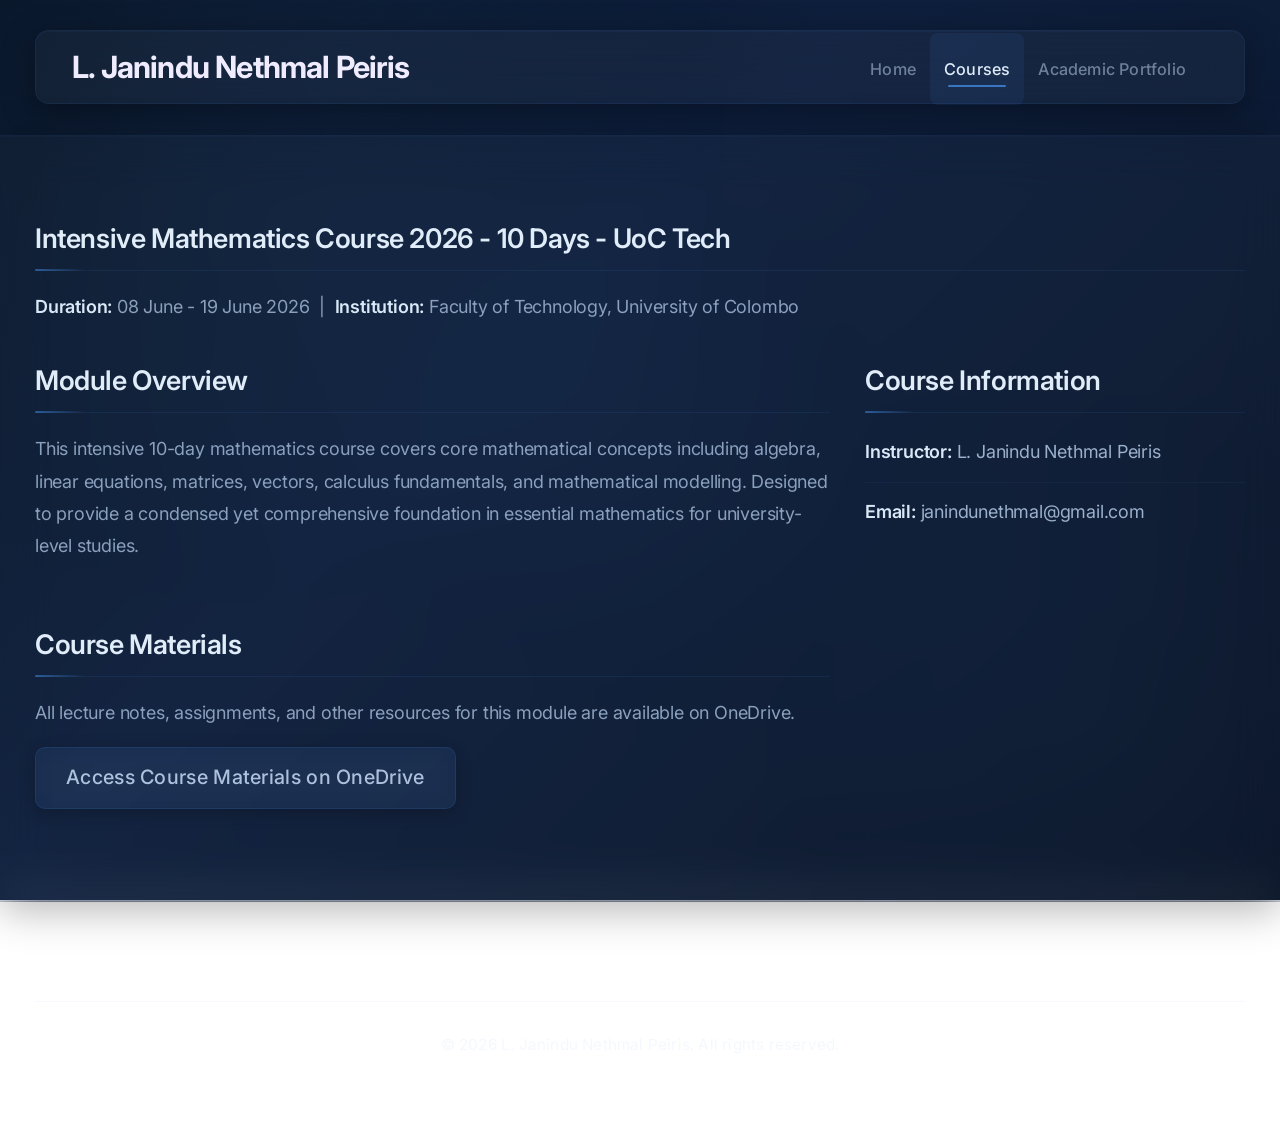
==== commit 00c51600: "Update academic portfolio links for consistency across multiple HTML files" ====
--- a/course-intensive-maths-uoc-tech.html
+++ b/course-intensive-maths-uoc-tech.html
@@ -8,7 +8,7 @@
 </head>
 <body>
 <div id="page-wrapper">
-<div id="header-wrapper"><div class="container"><div class="row"><div class="col-12"><header id="header"><h1><a href="index.html" id="logo">L. Janindu Nethmal Peiris</a></h1><nav id="nav"><a href="index.html">Home</a><a href="courses.html" class="current-page-item">Courses</a><a href="https://janindunethmal.github.io/my-academic-portfolio/" target="_blank">Academic Portfolio</a></nav></header></div></div></div></div>
+<div id="header-wrapper"><div class="container"><div class="row"><div class="col-12"><header id="header"><h1><a href="index.html" id="logo">L. Janindu Nethmal Peiris</a></h1><nav id="nav"><a href="index.html">Home</a><a href="courses.html" class="current-page-item">Courses</a><a href="https://janindunethmal.github.io/my-academic-portfolio-website/" target="_blank">Academic Portfolio</a></nav></header></div></div></div></div>
 <div id="main"><div class="container"><div class="row main-row"><div class="col-12"><section>
 <h2>Intensive Mathematics Course 2026 - 10 Days - UoC Tech</h2>
 <p><strong>Duration:</strong> 08 June - 19 June 2026 &nbsp;|&nbsp; <strong>Institution:</strong> Faculty of Technology, University of Colombo</p>
--- a/assets/css/main.css
+++ b/assets/css/main.css
@@ -86,9 +86,9 @@
 	body {
 		font-size: 13.5pt;
 		font-family: 'Inter', -apple-system, BlinkMacSystemFont, 'Segoe UI', sans-serif;
-		background: linear-gradient(135deg, #0a1628 0%, #0f2847 40%, #0c1f3a 70%, #091520 100%);
+		background: linear-gradient(135deg, #0a1628 0%, #0e1f3d 40%, #0c1a33 70%, #081225 100%);
 		background-attachment: fixed;
-		color: #c0cdda;
+		color: #9ab0cc;
 		letter-spacing: -0.2px;
 		line-height: 1.6;
 		-webkit-font-smoothing: antialiased;
@@ -104,15 +104,15 @@
 		width: 100%;
 		height: 100%;
 		background:
-			radial-gradient(ellipse 600px 600px at 20% 20%, rgba(6, 182, 212, 0.06) 0%, transparent 70%),
-			radial-gradient(ellipse 500px 500px at 80% 80%, rgba(99, 102, 241, 0.05) 0%, transparent 70%),
-			radial-gradient(ellipse 400px 400px at 50% 50%, rgba(14, 165, 233, 0.03) 0%, transparent 70%);
+			radial-gradient(ellipse 700px 700px at 20% 15%, rgba(74, 158, 255, 0.045) 0%, transparent 70%),
+			radial-gradient(ellipse 500px 500px at 85% 80%, rgba(60, 140, 230, 0.03) 0%, transparent 70%),
+			radial-gradient(ellipse 400px 400px at 50% 50%, rgba(50, 130, 210, 0.025) 0%, transparent 70%);
 		pointer-events: none;
 		z-index: 0;
 	}
 
 	h1, h2, h3, h4 {
-		color: #e4ecf7;
+		color: #e0ecf8;
 		font-weight: 600;
 		letter-spacing: -0.4px;
 	}
@@ -128,7 +128,7 @@
 	}
 
 	h3, h4 {
-		color: #c5d5ea;
+		color: #c0d0e4;
 		margin-bottom: 0.5em;
 	}
 
@@ -149,11 +149,11 @@
 
 	p {
 		line-height: 1.85em;
-		color: #a0b0c4;
+		color: #8aa0bc;
 	}
 
 	strong {
-		color: #dce6f2;
+		color: #d8e8f6;
 		font-weight: 600;
 	}
 
@@ -171,13 +171,13 @@
 	}
 
 	a {
-		color: #5eaddb;
+		color: #4a9eff;
 		text-decoration: none;
 		transition: color 0.3s ease;
 	}
 
 		a:hover {
-			color: #85c8f0;
+			color: #70b8ff;
 			text-decoration: none;
 		}
 
@@ -1509,7 +1509,7 @@
 		}
 
 	ul.link-list li {
-		border-top: solid 1px rgba(255, 255, 255, 0.06);
+		border-top: solid 1px rgba(74, 158, 255, 0.06);
 		padding: 0.85em 0 0 0;
 		margin: 0.85em 0 0 0;
 	}
@@ -1521,7 +1521,7 @@
 		}
 
 	ul.link-list li a {
-		color: rgba(255, 255, 255, 0.75);
+		color: rgba(200, 220, 245, 0.65);
 		font-weight: 500;
 		text-decoration: none;
 		transition: color 0.3s ease, padding-left 0.3s ease;
@@ -1530,38 +1530,38 @@
 	}
 
 	ul.link-list li a:hover {
-		color: #38bdf8;
+		color: #4a9eff;
 		padding-left: 6px;
 		text-decoration: none;
 	}
 
 	.button {
-		background: rgba(255, 255, 255, 0.07);
+		background: rgba(74, 158, 255, 0.08);
 		backdrop-filter: blur(12px);
 		-webkit-backdrop-filter: blur(12px);
 		display: inline-block;
 		padding: 14px 36px;
-		background-color: rgba(255, 255, 255, 0.07);
+		background-color: rgba(74, 158, 255, 0.08);
 		border-radius: 10px;
 		text-decoration: none;
-		color: rgba(255, 255, 255, 0.85);
+		color: rgba(200, 220, 245, 0.85);
 		font-size: 1em;
 		font-weight: 500;
 		letter-spacing: 0.3px;
-		border: 1px solid rgba(255, 255, 255, 0.1);
-		box-shadow: 0 4px 16px rgba(0, 0, 0, 0.2);
+		border: 1px solid rgba(74, 158, 255, 0.12);
+		box-shadow: 0 4px 16px rgba(0, 0, 0, 0.25);
 		transition: all 0.3s ease;
 		position: relative;
 		overflow: hidden;
 	}
 
 		.button:hover {
-			background: rgba(255, 255, 255, 0.1);
-			border-color: rgba(255, 255, 255, 0.15);
-			box-shadow: 0 6px 24px rgba(0, 0, 0, 0.25);
+			background: rgba(74, 158, 255, 0.14);
+			border-color: rgba(74, 158, 255, 0.2);
+			box-shadow: 0 6px 24px rgba(0, 0, 0, 0.3);
 			transform: translateY(-2px);
 			text-decoration: none;
-			color: #fff;
+			color: #f0ecff;
 		}
 
 		.button:active {
@@ -1576,17 +1576,17 @@
 	}
 
 	#header {
-		background: rgba(255, 255, 255, 0.05);
-		backdrop-filter: blur(20px);
-		-webkit-backdrop-filter: blur(20px);
+		background: rgba(255, 255, 255, 0.035);
+		backdrop-filter: blur(24px);
+		-webkit-backdrop-filter: blur(24px);
 		box-sizing: content-box;
 		position: relative;
 		margin: 2.5% 0 2.5% 0;
 		padding: 0 44px 0 44px;
 		border-radius: 14px;
-		border: 1px solid rgba(255, 255, 255, 0.08);
-		box-shadow: 0 8px 32px rgba(0, 0, 0, 0.3), inset 0 1px 0 rgba(255, 255, 255, 0.05);
-		background-color: rgba(255, 255, 255, 0.05);
+		border: 1px solid rgba(74, 158, 255, 0.08);
+		box-shadow: 0 8px 32px rgba(0, 0, 0, 0.35), inset 0 1px 0 rgba(74, 158, 255, 0.04);
+		background-color: rgba(255, 255, 255, 0.035);
 		height: 80px;
 	}
 
@@ -1594,7 +1594,7 @@
 			position: absolute;
 			left: 44px;
 			top: 0;
-			color: #fff;
+			color: #f0ecff;
 			font-size: 2em;
 			font-weight: 700;
 			letter-spacing: -0.8px;
@@ -1602,13 +1602,13 @@
 		}
 
 			#header h1 a {
-				color: #fff;
+				color: #f0ecff;
 				text-decoration: none;
-				transition: opacity 0.3s ease;
+				transition: color 0.3s ease;
 			}
 
 			#header h1 a:hover {
-				opacity: 0.85;
+				color: #4a9eff;
 				text-decoration: none;
 			}
 
@@ -1625,7 +1625,7 @@
 			#header nav a {
 				display: inline-block;
 				text-decoration: none;
-				color: rgba(255, 255, 255, 0.6);
+				color: rgba(200, 220, 245, 0.5);
 				padding: 0 18px 0 18px;
 				outline: 0;
 				transition: color 0.3s ease, background 0.3s ease;
@@ -1635,14 +1635,14 @@
 			}
 
 				#header nav a:hover {
-					color: rgba(255, 255, 255, 0.95);
-					background: rgba(255, 255, 255, 0.06);
+					color: rgba(74, 158, 255, 0.9);
+					background: rgba(74, 158, 255, 0.06);
 					text-decoration: none;
 				}
 
 				#header nav a.current-page-item {
-					color: #fff;
-					background: rgba(255, 255, 255, 0.1);
+					color: #e0ecf8;
+					background: rgba(74, 158, 255, 0.08);
 				}
 
 				#header nav a.current-page-item::after {
@@ -1652,7 +1652,7 @@
 					left: 18px;
 					right: 18px;
 					height: 2px;
-					background: rgba(56, 189, 248, 0.7);
+					background: rgba(74, 158, 255, 0.65);
 					border-radius: 1px;
 				}
 
@@ -1660,25 +1660,24 @@
 
 	#banner-wrapper {
 		background: transparent;
-		padding: 1.5em 0;
+		padding: 0.5em 0;
 	}
 
 	#banner {
 		position: relative;
 		width: 100%;
-		padding: 8em 2em;
-		border-radius: 20px;
+		padding: 4.5em 2em;
+		border-radius: 16px;
 		background-image: url(images/banner.jpg);
 		background-size: cover;
 		background-position: center;
 		text-align: center;
-		box-shadow: 0 12px 48px rgba(0, 0, 0, 0.4), inset 0 1px 0 rgba(255, 255, 255, 0.06);
+		box-shadow: 0 8px 32px rgba(0, 0, 0, 0.4), 0 0 0 1px rgba(74, 158, 255, 0.03);
 		overflow: hidden;
-		border: 1px solid rgba(255, 255, 255, 0.06);
 		display: flex;
 		align-items: center;
 		justify-content: center;
-		min-height: 340px;
+		min-height: 200px;
 		animation: fadeIn 0.8s ease both;
 	}
 
@@ -1689,7 +1688,7 @@
 			left: 0;
 			right: 0;
 			bottom: 0;
-			background: linear-gradient(135deg, rgba(8, 18, 35, 0.9) 0%, rgba(12, 30, 55, 0.8) 40%, rgba(10, 25, 48, 0.9) 100%);
+			background: linear-gradient(135deg, rgba(10, 22, 40, 0.9) 0%, rgba(14, 31, 61, 0.82) 50%, rgba(12, 26, 51, 0.9) 100%);
 			z-index: 1;
 		}
 
@@ -1699,14 +1698,14 @@
 		}
 
 		#banner h2 {
-			font-size: 3em;
-			color: #fff;
+			font-size: 2.2em;
+			color: #f0ecff;
 			text-align: center;
-			letter-spacing: -1.5px;
+			letter-spacing: -1px;
 			margin: 0;
 			font-weight: 700;
-			text-shadow: 0 2px 12px rgba(0, 0, 0, 0.25);
-			line-height: 1.15;
+			text-shadow: 0 1px 8px rgba(0, 0, 0, 0.3);
+			line-height: 1.2;
 		}
 
 		#banner span {
@@ -1742,22 +1741,22 @@
 			height: 220px;
 		}
 
-		.about-photo {
-			width: 220px;
-			height: 220px;
-			border-radius: 16px;
-			object-fit: cover;
-			border: 1px solid rgba(255, 255, 255, 0.08);
-			box-shadow: 0 8px 32px rgba(0, 0, 0, 0.35);
-			transition: transform 0.4s ease, box-shadow 0.4s ease, border-color 0.4s ease;
-			display: block;
-		}
-
-		.about-photo:hover {
-			transform: translateY(-3px);
-			box-shadow: 0 12px 40px rgba(0, 0, 0, 0.45);
-			border-color: rgba(255, 255, 255, 0.12);
-		}
+	.about-photo {
+		width: 220px;
+		height: 220px;
+		border-radius: 16px;
+		object-fit: cover;
+		border: 1px solid rgba(74, 158, 255, 0.1);
+		box-shadow: 0 8px 32px rgba(0, 0, 0, 0.4);
+		transition: transform 0.4s ease, box-shadow 0.4s ease, border-color 0.4s ease;
+		display: block;
+	}
+
+	.about-photo:hover {
+		transform: translateY(-3px);
+		box-shadow: 0 12px 40px rgba(0, 0, 0, 0.5);
+		border-color: rgba(74, 158, 255, 0.18);
+	}
 
 		.about-text-col {
 			flex: 1;
@@ -1796,13 +1795,13 @@
 /* Main */
 
 	#main {
-		background: rgba(255, 255, 255, 0.03);
-		backdrop-filter: blur(20px);
-		-webkit-backdrop-filter: blur(20px);
+		background: rgba(255, 255, 255, 0.025);
+		backdrop-filter: blur(24px);
+		-webkit-backdrop-filter: blur(24px);
 		padding: 4.5em 0;
-		box-shadow: 0 8px 40px rgba(0, 0, 0, 0.25), inset 0 1px 0 rgba(255, 255, 255, 0.04);
-		border-top: 1px solid rgba(255, 255, 255, 0.04);
-		border-bottom: 1px solid rgba(255, 255, 255, 0.04);
+		box-shadow: 0 8px 40px rgba(0, 0, 0, 0.3), inset 0 1px 0 rgba(74, 158, 255, 0.03);
+		border-top: 1px solid rgba(74, 158, 255, 0.04);
+		border-bottom: 1px solid rgba(74, 158, 255, 0.04);
 	}
 
 /* Footer */
@@ -1816,8 +1815,8 @@
 
 	#copyright {
 		text-align: center;
-		color: rgba(255, 255, 255, 0.25);
-		border-top: solid 1px rgba(255, 255, 255, 0.05);
+		color: rgba(200, 220, 245, 0.2);
+		border-top: solid 1px rgba(74, 158, 255, 0.05);
 		padding: 3em 0 0 0;
 		margin: 3em 0 0 0;
 		font-size: 0.85em;
@@ -1825,12 +1824,12 @@
 	}
 
 		#copyright a {
-			color: rgba(255, 255, 255, 0.35);
+			color: rgba(74, 158, 255, 0.3);
 			transition: color 0.3s ease;
 		}
 
 		#copyright a:hover {
-			color: rgba(255, 255, 255, 0.6);
+			color: rgba(74, 158, 255, 0.6);
 		}
 
 /* Large */
@@ -1872,12 +1871,12 @@
 
 			#banner {
 				width: 100%;
-				padding: 6em 2em;
-				min-height: 300px;
+				padding: 4em 2em;
+				min-height: 180px;
 			}
 
 				#banner h2 {
-					font-size: 2.6em;
+					font-size: 2em;
 				}
 
 		/* Footer */
@@ -1948,9 +1947,9 @@
 			}
 
 			#titleBar {
-				background: rgba(8, 18, 35, 0.9);
-				backdrop-filter: blur(20px);
-				-webkit-backdrop-filter: blur(20px);
+				background: rgba(8, 14, 28, 0.92);
+				backdrop-filter: blur(24px);
+				-webkit-backdrop-filter: blur(24px);
 				-moz-backface-visibility: hidden;
 				-webkit-backface-visibility: hidden;
 				-ms-backface-visibility: hidden;
@@ -1967,11 +1966,11 @@
 				width: 100%;
 				z-index: 10001;
 				text-align: center;
-				color: rgba(255, 255, 255, 0.85);
+				color: rgba(200, 220, 245, 0.85);
 				font-size: 1.15em;
 				font-weight: 500;
-				background-color: rgba(8, 18, 35, 0.9);
-				border-bottom: 1px solid rgba(255, 255, 255, 0.05);
+				background-color: rgba(8, 14, 28, 0.92);
+				border-bottom: 1px solid rgba(74, 158, 255, 0.06);
 			}
 
 				#titleBar .title {
@@ -1998,9 +1997,9 @@
 						width: 50px;
 						height: 35px;
 						border-radius: 8px;
-						background: rgba(255, 255, 255, 0.06);
-						border: 1px solid rgba(255, 255, 255, 0.08);
-						box-shadow: 0 2px 8px rgba(0, 0, 0, 0.2);
+						background: rgba(74, 158, 255, 0.08);
+						border: 1px solid rgba(74, 158, 255, 0.1);
+						box-shadow: 0 2px 8px rgba(0, 0, 0, 0.25);
 					}
 
 					#titleBar .toggle:before {
@@ -2038,19 +2037,19 @@
 				top: 0;
 				width: 275px;
 				z-index: 10002;
-				background: rgba(8, 18, 35, 0.96);
+				background: rgba(8, 14, 28, 0.97);
 				backdrop-filter: blur(24px);
 				-webkit-backdrop-filter: blur(24px);
-				color: #fff;
-				box-shadow: 10px 0 40px rgba(0, 0, 0, 0.5);
-				border-right: 1px solid rgba(255, 255, 255, 0.04);
+				color: #e0ecf8;
+				box-shadow: 10px 0 40px rgba(0, 0, 0, 0.6);
+				border-right: 1px solid rgba(74, 158, 255, 0.05);
 			}
 
 				#navPanel .link {
 					display: block;
-					color: rgba(255, 255, 255, 0.6);
-					border-top: solid 1px rgba(255, 255, 255, 0.04);
-					border-bottom: solid 1px rgba(0, 0, 0, 0.1);
+					color: rgba(200, 220, 245, 0.5);
+					border-top: solid 1px rgba(74, 158, 255, 0.05);
+					border-bottom: solid 1px rgba(0, 0, 0, 0.15);
 					height: 52px;
 					line-height: 52px;
 					padding: 0 18px 0 18px;
@@ -2061,8 +2060,8 @@
 				}
 
 					#navPanel .link:hover {
-						background: rgba(255, 255, 255, 0.04);
-						color: rgba(255, 255, 255, 0.95);
+						background: rgba(74, 158, 255, 0.06);
+						color: rgba(74, 158, 255, 0.9);
 					}
 
 					#navPanel .link:first-child {
@@ -2133,7 +2132,7 @@
 			}
 
 			ul.link-list li {
-				border-top-color: rgba(255, 255, 255, 0.06);
+				border-top-color: rgba(74, 158, 255, 0.06);
 			}
 
 			article.blog-post .comments {
@@ -2155,18 +2154,19 @@
 
 			#banner-wrapper {
 				background: transparent;
-				padding: 12px 0;
+				padding: 0;
 			}
 
 			#banner {
-				box-shadow: 0 4px 24px rgba(0, 0, 0, 0.3);
-				padding: 5em 1.5em;
-				min-height: 260px;
+				box-shadow: 0 4px 20px rgba(0, 0, 0, 0.3);
+				padding: 3.5em 1.5em;
+				min-height: 160px;
+				border-radius: 12px;
 			}
 
 				#banner h2 {
-					font-size: 1.8em;
-					letter-spacing: -1px;
+					font-size: 1.5em;
+					letter-spacing: -0.5px;
 					line-height: 1.3em;
 				}
 
@@ -2193,7 +2193,7 @@
 			}
 
 			#copyright a {
-				color: rgba(255, 255, 255, 0.3);
+				color: rgba(74, 158, 255, 0.3);
 			}
 
 	}
@@ -2203,25 +2203,25 @@
 	/* Course Cards */
 		.course-card {
 			padding: 30px;
-			background: rgba(255, 255, 255, 0.05);
+			background: rgba(255, 255, 255, 0.035);
 			backdrop-filter: blur(12px);
 			-webkit-backdrop-filter: blur(12px);
 			margin-bottom: 20px;
-			border-left: 3px solid rgba(56, 189, 248, 0.4);
+			border-left: 3px solid rgba(74, 158, 255, 0.35);
 			border-radius: 14px;
-			box-shadow: 0 4px 20px rgba(0, 0, 0, 0.2), inset 0 1px 0 rgba(255, 255, 255, 0.05);
+			box-shadow: 0 4px 20px rgba(0, 0, 0, 0.25), inset 0 1px 0 rgba(74, 158, 255, 0.03);
 			transition: transform 0.3s ease, box-shadow 0.3s ease, border-color 0.3s ease;
 			position: relative;
 			overflow: hidden;
-			border-top: 1px solid rgba(255, 255, 255, 0.06);
-			border-right: 1px solid rgba(255, 255, 255, 0.04);
-			border-bottom: 1px solid rgba(255, 255, 255, 0.04);
+			border-top: 1px solid rgba(74, 158, 255, 0.05);
+			border-right: 1px solid rgba(255, 255, 255, 0.03);
+			border-bottom: 1px solid rgba(255, 255, 255, 0.03);
 		}
 
 		.course-card:hover {
 			transform: translateY(-4px);
-			box-shadow: 0 8px 36px rgba(0, 0, 0, 0.3), 0 0 20px rgba(56, 189, 248, 0.06), inset 0 1px 0 rgba(255, 255, 255, 0.08);
-			border-left-color: rgba(56, 189, 248, 0.6);
+			box-shadow: 0 8px 36px rgba(0, 0, 0, 0.35), 0 0 20px rgba(74, 158, 255, 0.04), inset 0 1px 0 rgba(74, 158, 255, 0.06);
+			border-left-color: rgba(74, 158, 255, 0.55);
 		}
 
 		.course-card::before {
@@ -2231,7 +2231,7 @@
 			left: 0;
 			right: 0;
 			height: 1px;
-			background: linear-gradient(90deg, rgba(56, 189, 248, 0.4), transparent);
+			background: linear-gradient(90deg, rgba(74, 158, 255, 0.4), transparent);
 			opacity: 0;
 			transition: opacity 0.3s ease;
 		}
@@ -2245,35 +2245,35 @@
 		}
 
 		.course-card h3 a {
-			color: #38bdf8;
+			color: #4a9eff;
 			text-decoration: none;
 			transition: color 0.2s ease, text-shadow 0.2s ease;
 		}
 
 		.course-card h3 a:hover {
-			color: #7dd3fc;
+			color: #70b8ff;
 			text-decoration: none;
-			text-shadow: 0 0 10px rgba(56, 189, 248, 0.25);
+			text-shadow: 0 0 10px rgba(74, 158, 255, 0.2);
 		}
 
 		.course-card h4 {
 			margin-bottom: 12px;
-			color: rgba(255, 255, 255, 0.45);
+			color: rgba(200, 220, 245, 0.4);
 			font-size: 0.9em;
 			font-weight: 400;
 		}
 
 		.course-card p {
-			color: #b0bdd0;
+			color: #8aa0bc;
 			line-height: 1.7;
 		}
 
 		.course-card ul.link-list li {
-			border-top-color: rgba(255, 255, 255, 0.06);
+			border-top-color: rgba(74, 158, 255, 0.06);
 		}
 
 		.course-card ul.link-list li a {
-			color: #38bdf8;
+			color: #4a9eff;
 			font-weight: 500;
 		}
 
@@ -2282,19 +2282,19 @@
 			width: 100%;
 			border-collapse: collapse;
 			margin: 20px 0;
-			background: rgba(255, 255, 255, 0.04);
+			background: rgba(255, 255, 255, 0.03);
 			backdrop-filter: blur(12px);
 			-webkit-backdrop-filter: blur(12px);
 			border-radius: 14px;
 			overflow: hidden;
-			box-shadow: 0 4px 20px rgba(0, 0, 0, 0.2), inset 0 1px 0 rgba(255, 255, 255, 0.05);
-			border: 1px solid rgba(255, 255, 255, 0.06);
+			box-shadow: 0 4px 20px rgba(0, 0, 0, 0.25), inset 0 1px 0 rgba(74, 158, 255, 0.03);
+			border: 1px solid rgba(74, 158, 255, 0.06);
 		}
 
 		.materials-table thead {
-			background: rgba(56, 189, 248, 0.12);
-			color: #e2e8f0;
-			border-bottom: 1px solid rgba(56, 189, 248, 0.15);
+			background: rgba(74, 158, 255, 0.1);
+			color: #e0ecf8;
+			border-bottom: 1px solid rgba(74, 158, 255, 0.12);
 		}
 
 		.materials-table thead th {
@@ -2306,22 +2306,22 @@
 		}
 
 		.materials-table tbody tr {
-			border-bottom: 1px solid rgba(255, 255, 255, 0.04);
+			border-bottom: 1px solid rgba(255, 255, 255, 0.03);
 			transition: background 0.2s ease;
 		}
 
 		.materials-table tbody tr:nth-child(even) {
-			background: rgba(255, 255, 255, 0.02);
+			background: rgba(255, 255, 255, 0.015);
 		}
 
 		.materials-table tbody tr:hover {
-			background: rgba(56, 189, 248, 0.06);
+			background: rgba(74, 158, 255, 0.05);
 		}
 
 		.materials-table tbody td {
 			padding: 12px 18px;
 			font-size: 0.9em;
-			color: #b0bdd0;
+			color: #8aa0bc;
 		}
 
 	/* PDF Links */
@@ -2348,7 +2348,7 @@
 
 	/* Section Styling */
 		section h2 {
-			border-bottom: 1px solid rgba(255, 255, 255, 0.06);
+			border-bottom: 1px solid rgba(74, 158, 255, 0.08);
 			padding-bottom: 10px;
 			margin-bottom: 20px;
 			position: relative;
@@ -2361,7 +2361,7 @@
 			left: 0;
 			width: 50px;
 			height: 2px;
-			background: linear-gradient(90deg, rgba(94, 173, 219, 0.5), transparent);
+			background: linear-gradient(90deg, rgba(74, 158, 255, 0.45), transparent);
 			border-radius: 1px;
 		}
 
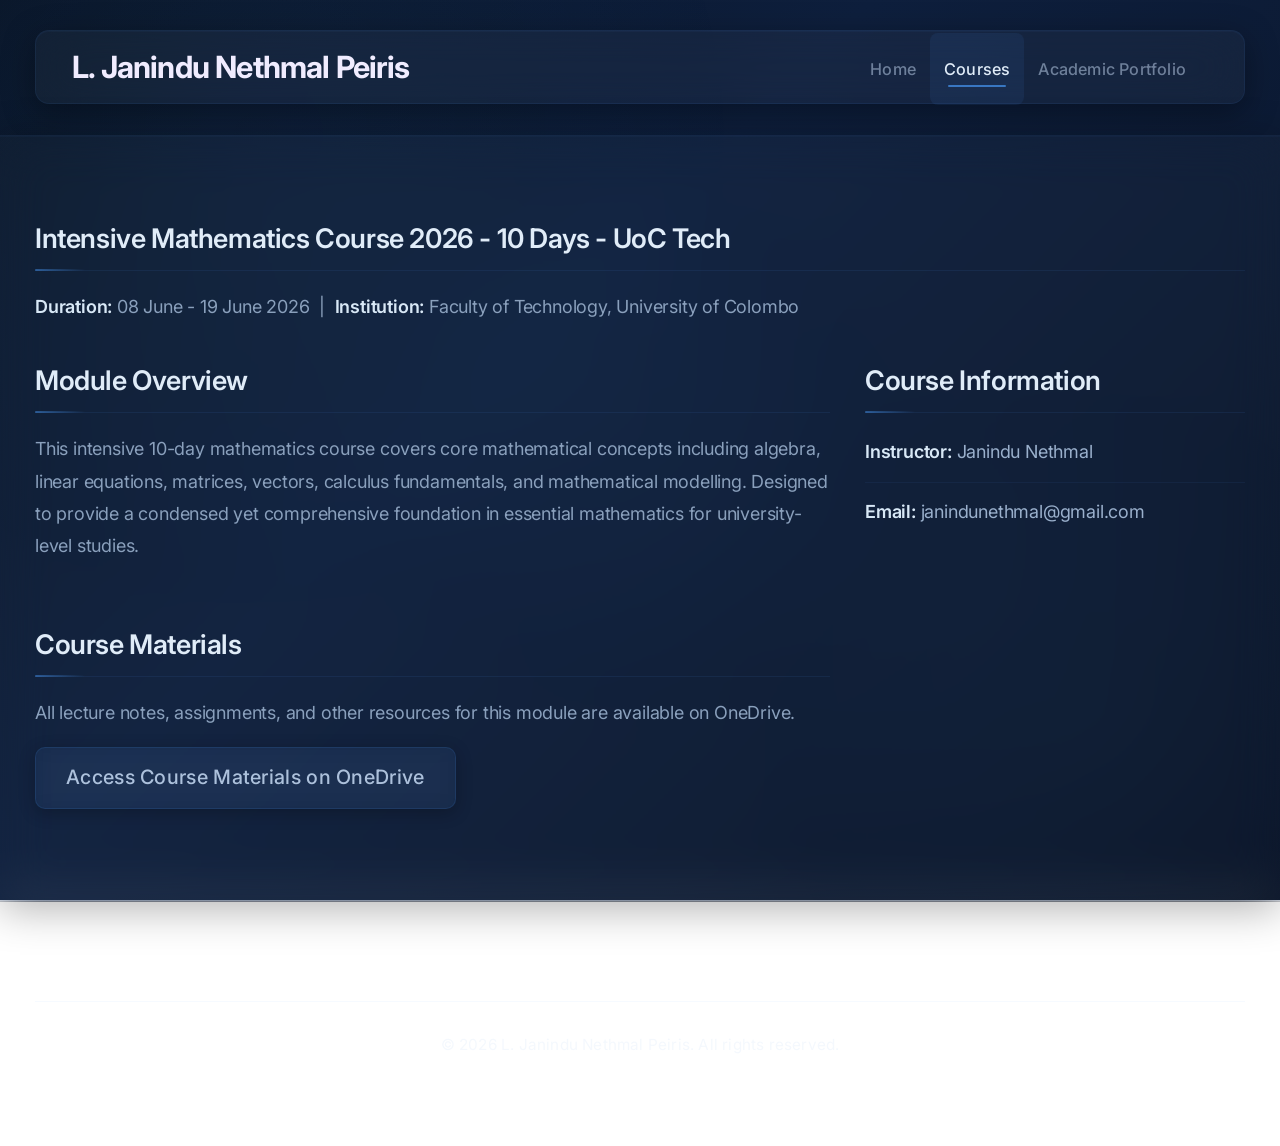
==== commit 03eca0c2: "Update instructor name for consistency across multiple course HTML files" ====
--- a/course-intensive-maths-uoc-tech.html
+++ b/course-intensive-maths-uoc-tech.html
@@ -18,7 +18,7 @@
 <section><h2>Course Materials</h2><p>All lecture notes, assignments, and other resources for this module are available on OneDrive.</p>
 <p style="margin:1em 0"><a href="https://1drv.ms/f/c/8fab2ed5d67792d9/IgCgRfk0WIwAQ6C5aoP3OC88AaH4FMjY8WLAItqMVWuGnlA?e=8JvoB0" target="_blank" class="button" style="font-size:1.1em;padding:12px 30px">Access Course Materials on OneDrive</a></p></section>
 </div><div class="col-4 col-12-medium">
-<section><h2>Course Information</h2><ul class="link-list"><li><strong>Instructor:</strong> L. Janindu Nethmal Peiris</li><li><strong>Email:</strong> janindunethmal@gmail.com</li></ul></section>
+<section><h2>Course Information</h2><ul class="link-list"><li><strong>Instructor:</strong> Janindu Nethmal</li><li><strong>Email:</strong> janindunethmal@gmail.com</li></ul></section>
 </div></div></div></div></div>
 <div id="footer-wrapper"><div class="container"><div class="row"><div class="col-12"><div id="copyright">&copy; 2026 L. Janindu Nethmal Peiris. All rights reserved.</div></div></div></div></div>
 </div>
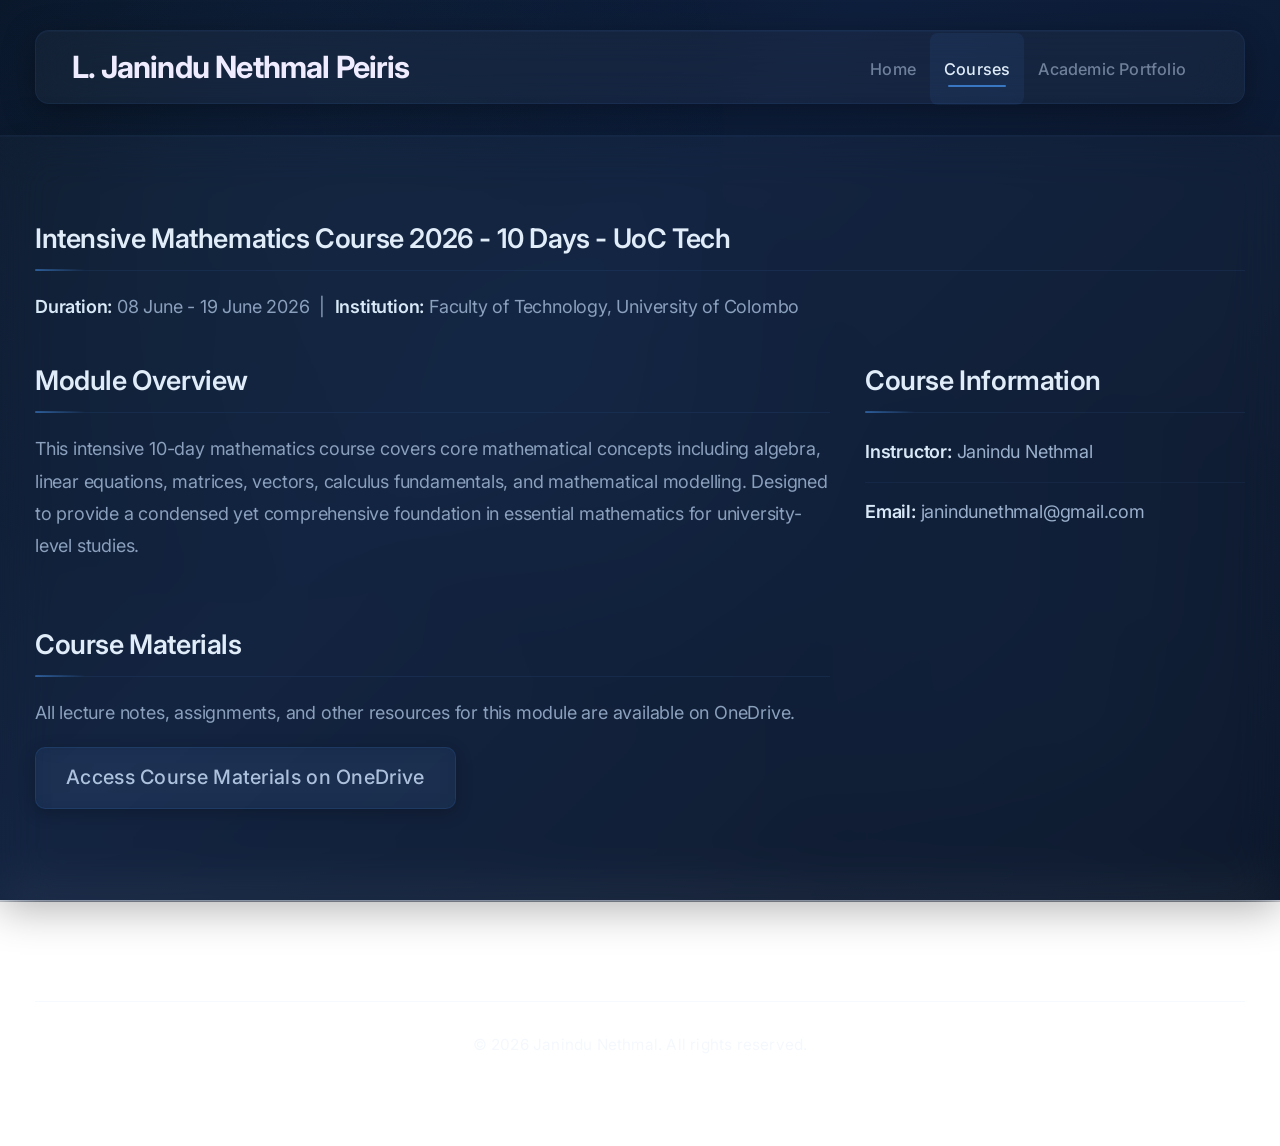
==== commit 49bf0fb3: "Update copyright notice to simplify author name" ====
--- a/course-intensive-maths-uoc-tech.html
+++ b/course-intensive-maths-uoc-tech.html
@@ -1,7 +1,7 @@
 <!DOCTYPE HTML>
 <html>
 <head>
-	<title>Intensive Mathematics Course 2026 - 10 Days - UoC Tech - L. Janindu Nethmal Peiris</title>
+	<title>Intensive Mathematics Course 2026 - 10 Days - UoC Tech - Janindu Nethmal</title>
 	<meta charset="utf-8" />
 	<meta name="viewport" content="width=device-width, initial-scale=1, user-scalable=no" />
 	<link rel="stylesheet" href="assets/css/main.css" />
@@ -20,7 +20,7 @@
 </div><div class="col-4 col-12-medium">
 <section><h2>Course Information</h2><ul class="link-list"><li><strong>Instructor:</strong> Janindu Nethmal</li><li><strong>Email:</strong> janindunethmal@gmail.com</li></ul></section>
 </div></div></div></div></div>
-<div id="footer-wrapper"><div class="container"><div class="row"><div class="col-12"><div id="copyright">&copy; 2026 L. Janindu Nethmal Peiris. All rights reserved.</div></div></div></div></div>
+<div id="footer-wrapper"><div class="container"><div class="row"><div class="col-12"><div id="copyright">&copy; 2026 Janindu Nethmal. All rights reserved.</div></div></div></div></div>
 </div>
 <script src="assets/js/jquery.min.js"></script><script src="assets/js/browser.min.js"></script><script src="assets/js/breakpoints.min.js"></script><script src="assets/js/util.js"></script><script src="assets/js/main.js"></script>
 </body>
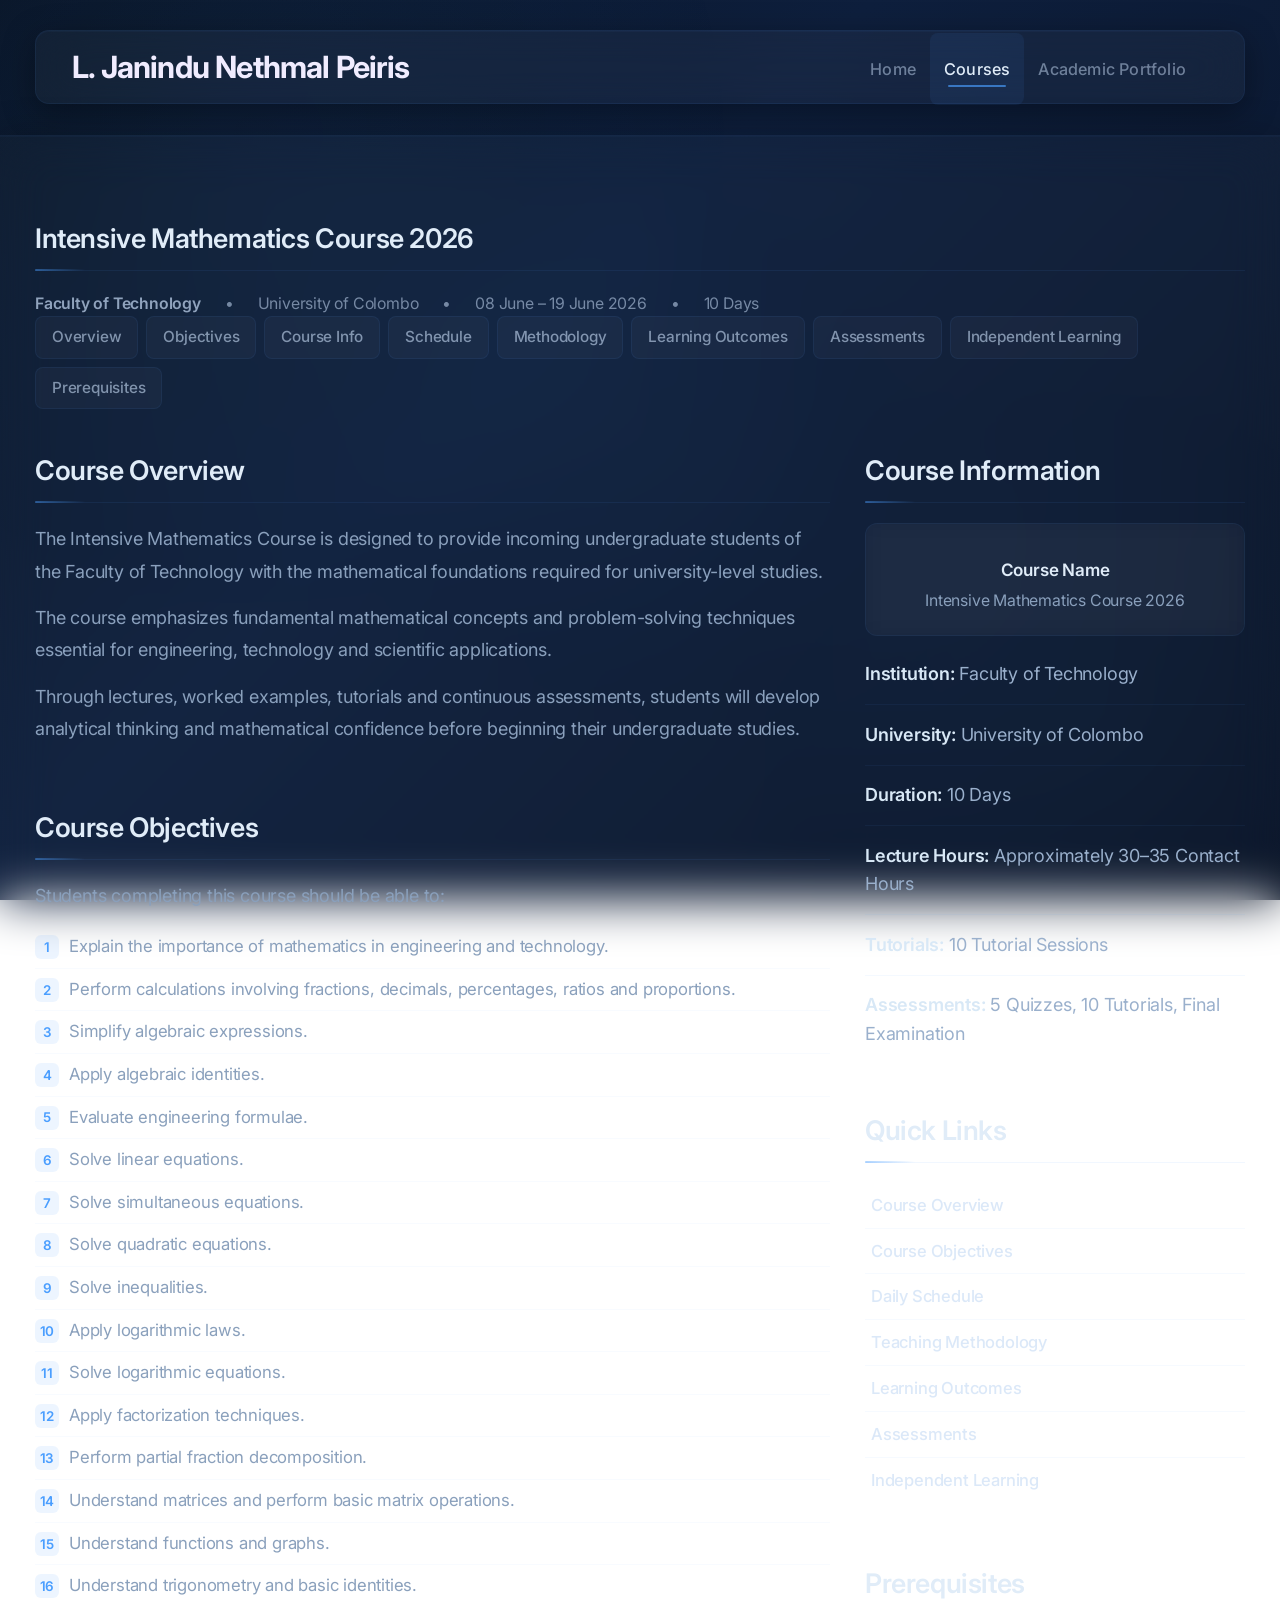
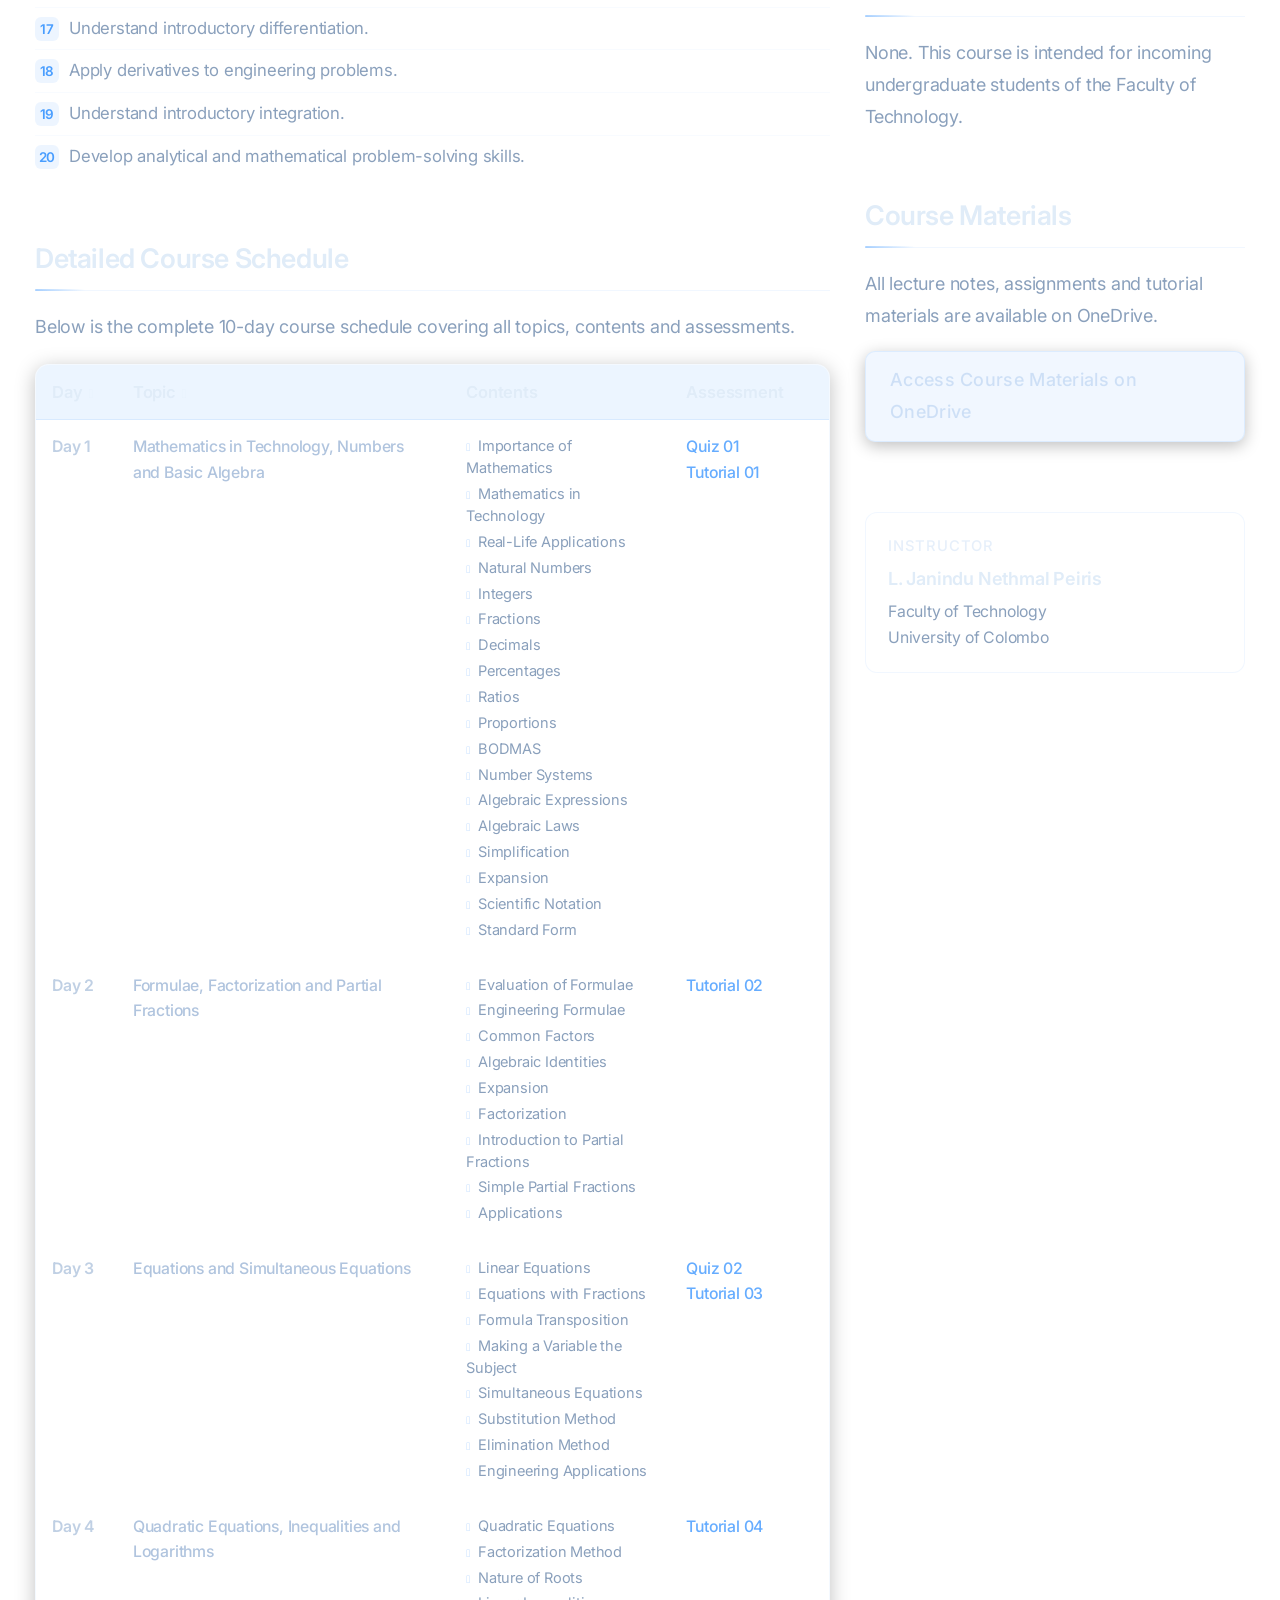
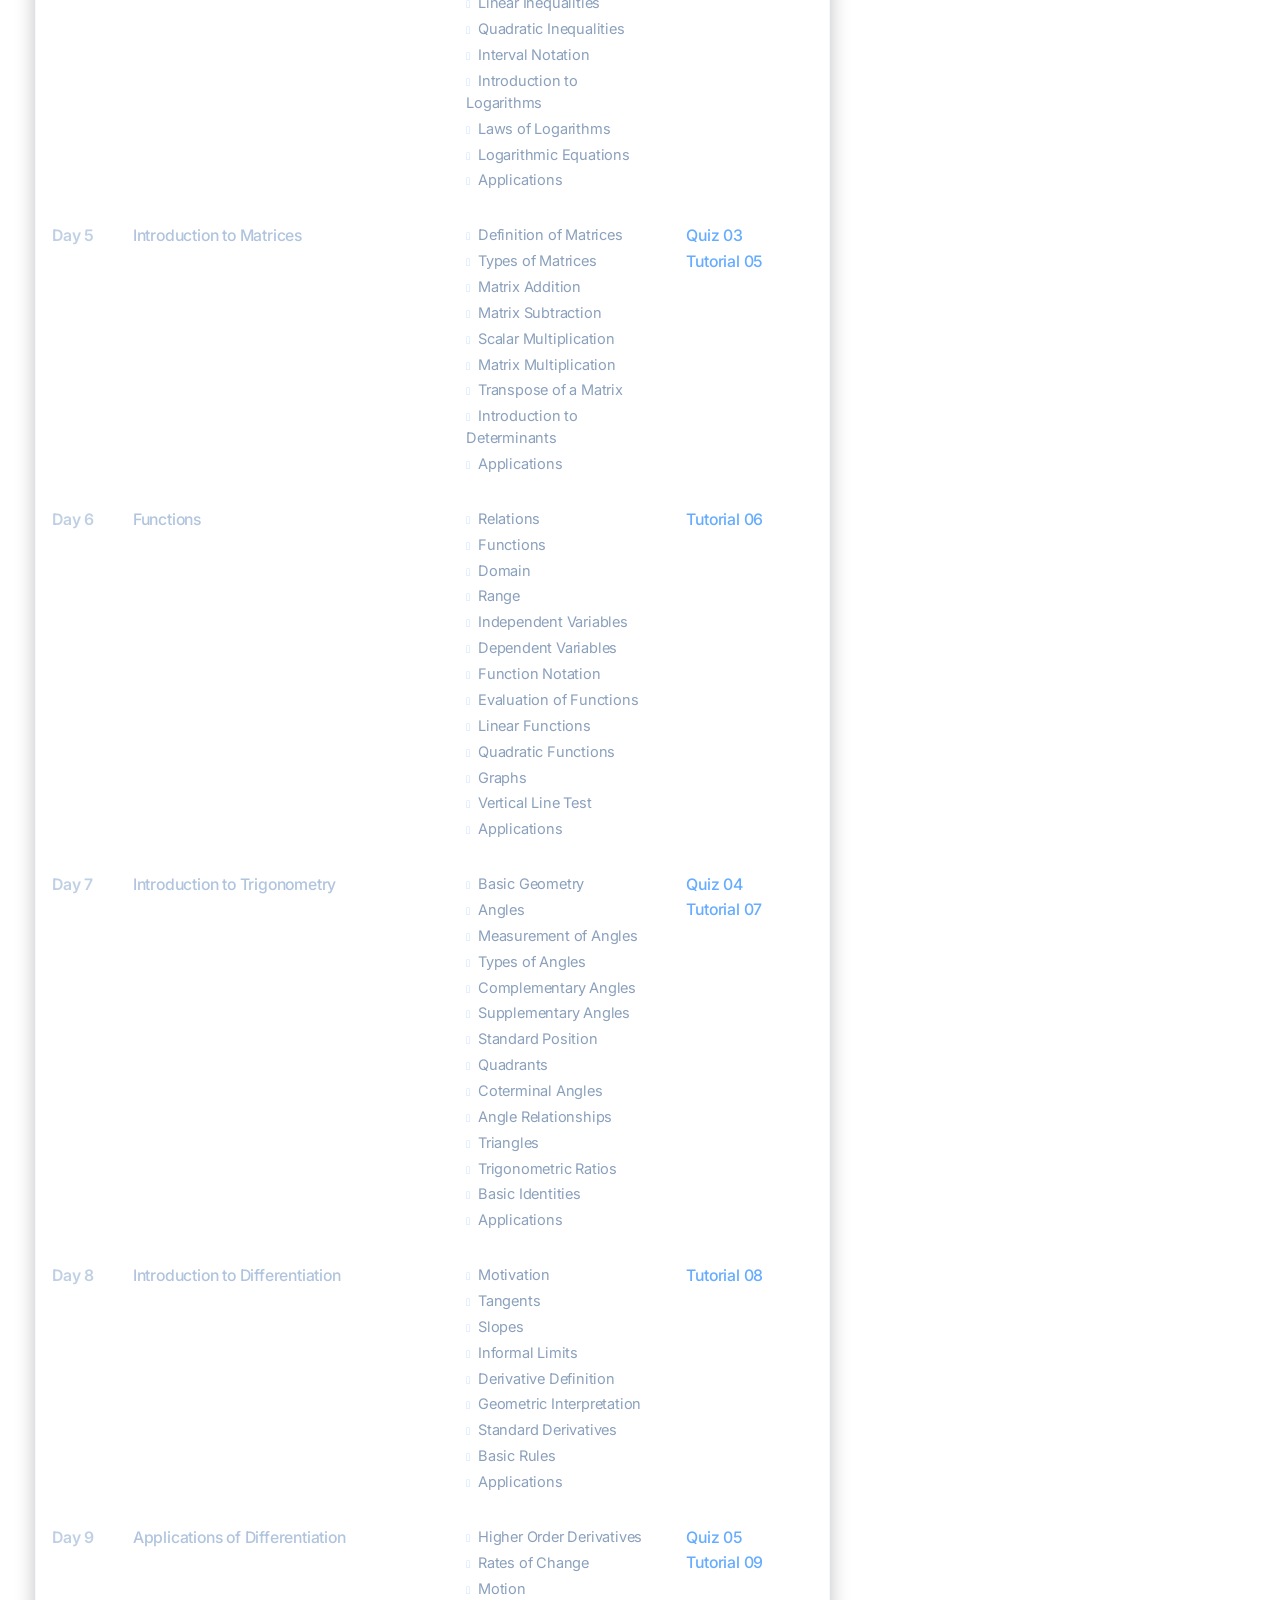
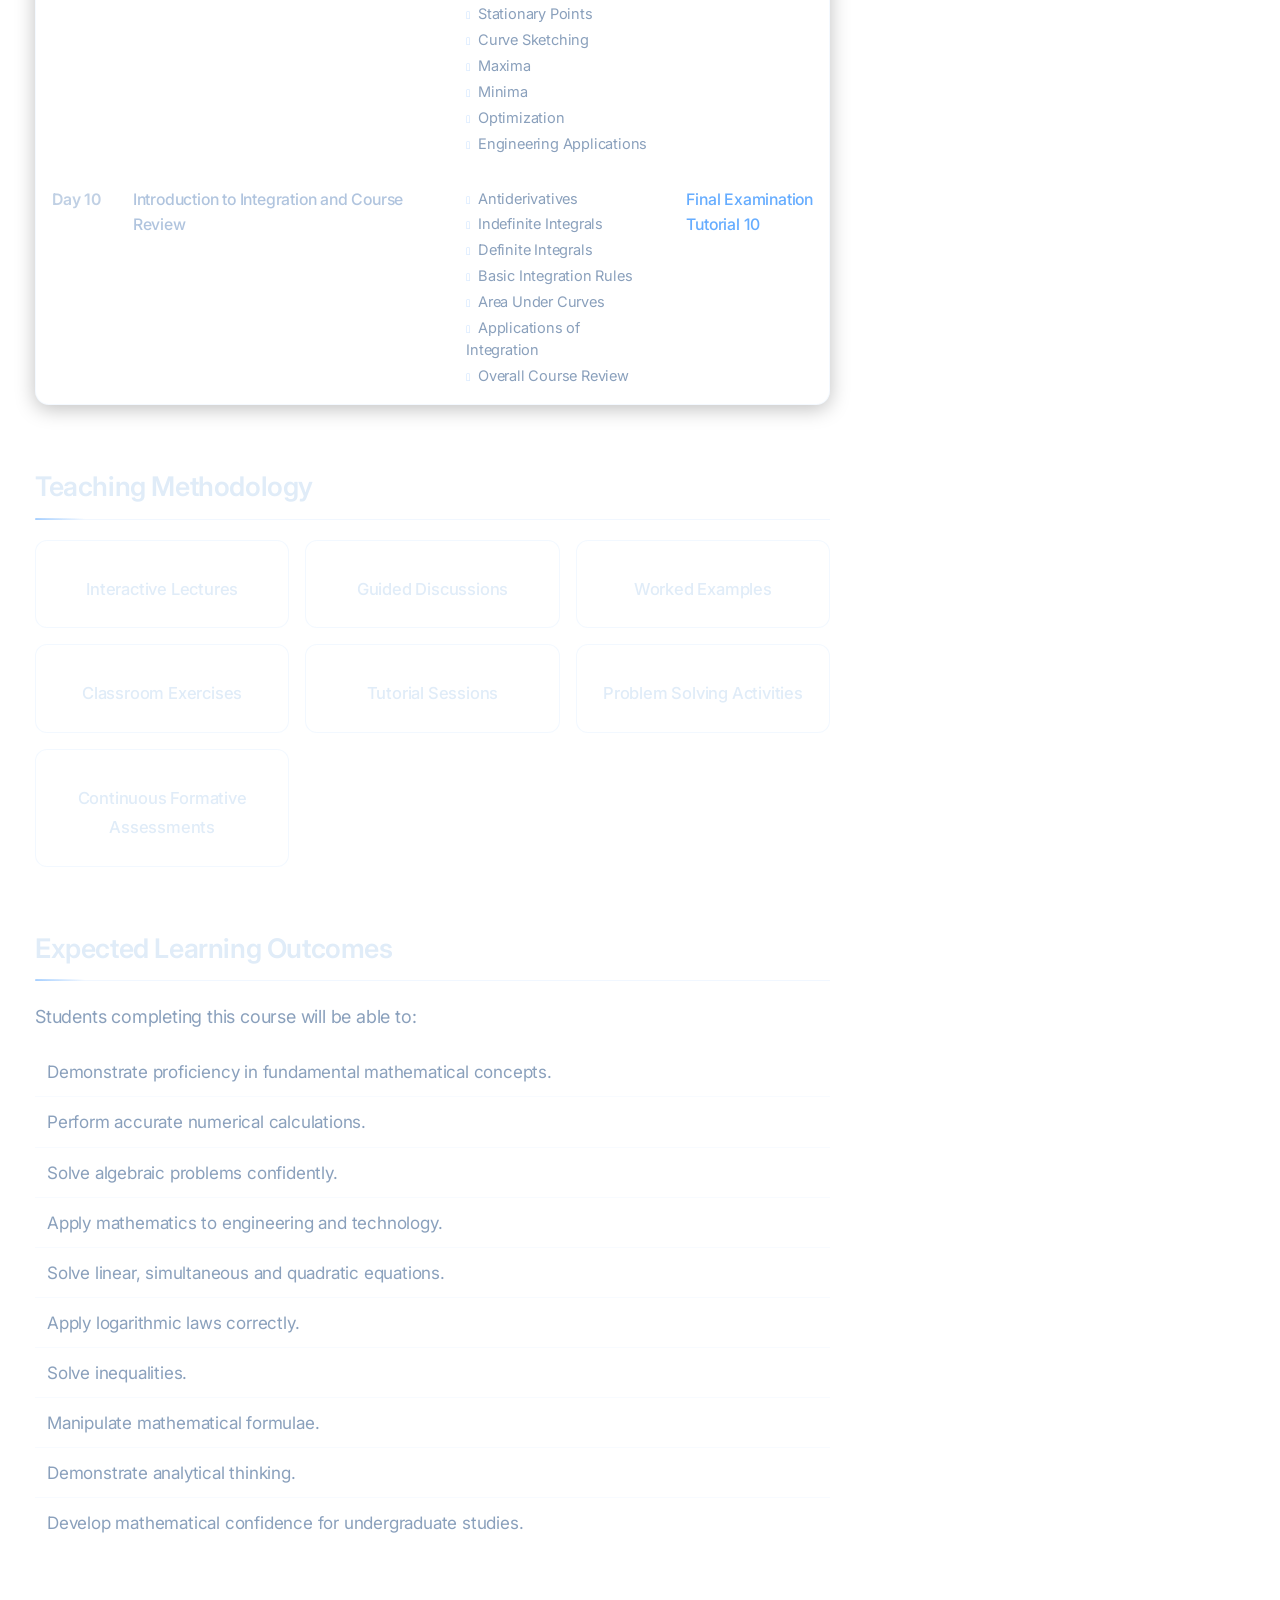
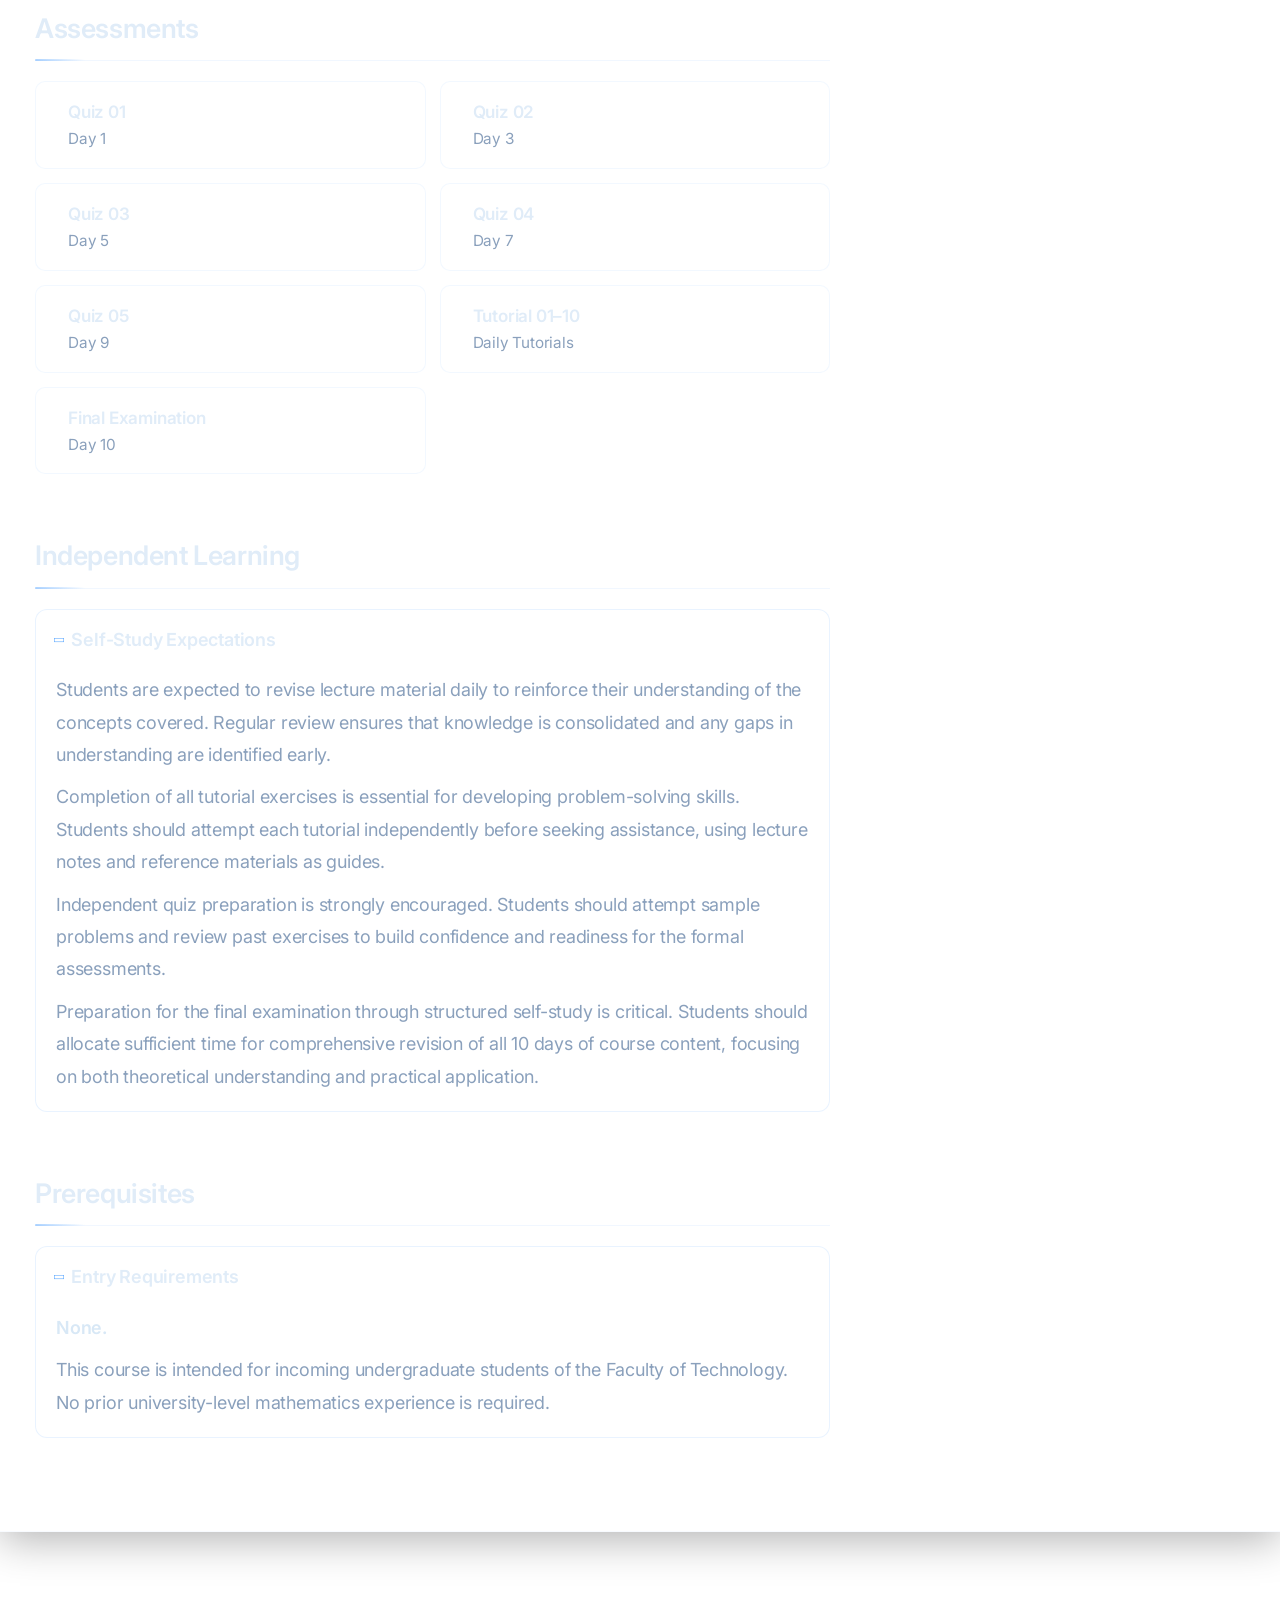
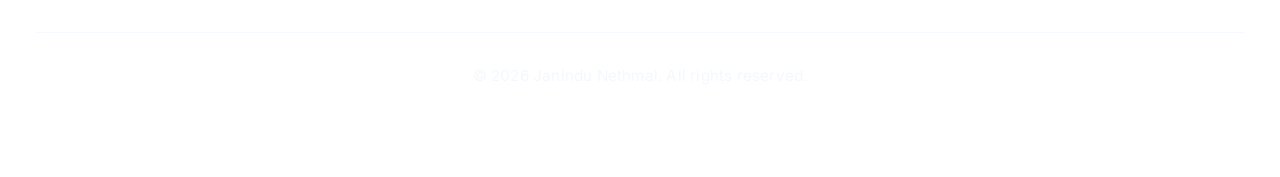
==== commit 8648a0b8: "Enhance Intensive Mathematics Course page with improved layout, styling, and content clarity" ====
--- a/course-intensive-maths-uoc-tech.html
+++ b/course-intensive-maths-uoc-tech.html
@@ -1,27 +1,967 @@
 <!DOCTYPE HTML>
-<html>
+<html lang="en">
 <head>
-	<title>Intensive Mathematics Course 2026 - 10 Days - UoC Tech - Janindu Nethmal</title>
+	<title>Intensive Mathematics Course 2026 - Faculty of Technology - University of Colombo</title>
 	<meta charset="utf-8" />
 	<meta name="viewport" content="width=device-width, initial-scale=1, user-scalable=no" />
 	<link rel="stylesheet" href="assets/css/main.css" />
+	<style>
+		/* Smooth scrolling */
+		html { scroll-behavior: smooth; }
+
+		/* Course hero info bar */
+		.course-hero-info {
+			display: flex;
+			flex-wrap: wrap;
+			gap: 12px 24px;
+			margin-top: 0.5em;
+		}
+		.course-hero-info span {
+			font-size: 0.88em;
+			color: rgba(200, 220, 245, 0.55);
+			font-weight: 400;
+		}
+		.course-hero-info span strong {
+			color: rgba(200, 220, 245, 0.7);
+			font-weight: 600;
+		}
+
+		/* Collapsible details */
+		details {
+			background: rgba(255, 255, 255, 0.025);
+			backdrop-filter: blur(12px);
+			-webkit-backdrop-filter: blur(12px);
+			border: 1px solid rgba(74, 158, 255, 0.07);
+			border-radius: 12px;
+			margin-bottom: 12px;
+			overflow: hidden;
+			transition: border-color 0.3s ease;
+		}
+		details:hover {
+			border-color: rgba(74, 158, 255, 0.14);
+		}
+		details[open] {
+			border-color: rgba(74, 158, 255, 0.12);
+		}
+		details summary {
+			padding: 16px 20px;
+			cursor: pointer;
+			color: #e0ecf8;
+			font-weight: 600;
+			font-size: 1em;
+			list-style: none;
+			display: flex;
+			align-items: center;
+			gap: 10px;
+			transition: background 0.2s ease;
+			user-select: none;
+			border-radius: 12px;
+		}
+		details summary::-webkit-details-marker { display: none; }
+		details summary::before {
+			content: '\f105';
+			font-family: 'Font Awesome 5 Free';
+			font-weight: 900;
+			font-size: 0.85em;
+			color: #4a9eff;
+			transition: transform 0.25s ease;
+			flex-shrink: 0;
+		}
+		details[open] summary::before {
+			transform: rotate(90deg);
+		}
+		details summary:hover {
+			background: rgba(74, 158, 255, 0.04);
+		}
+		details .detail-content {
+			padding: 4px 20px 18px 20px;
+		}
+		details .detail-content p {
+			margin-bottom: 10px;
+			line-height: 1.8;
+		}
+
+		/* Info cards grid */
+		.info-cards-grid {
+			display: grid;
+			grid-template-columns: repeat(auto-fill, minmax(220px, 1fr));
+			gap: 16px;
+			margin-bottom: 20px;
+		}
+		.info-card-item {
+			background: rgba(255, 255, 255, 0.03);
+			backdrop-filter: blur(12px);
+			-webkit-backdrop-filter: blur(12px);
+			border: 1px solid rgba(74, 158, 255, 0.07);
+			border-radius: 12px;
+			padding: 22px 18px;
+			text-align: center;
+			transition: transform 0.3s ease, border-color 0.3s ease, box-shadow 0.3s ease;
+		}
+		.info-card-item:hover {
+			transform: translateY(-3px);
+			border-color: rgba(74, 158, 255, 0.16);
+			box-shadow: 0 6px 24px rgba(0, 0, 0, 0.25);
+		}
+		.info-card-item .card-icon {
+			font-size: 1.8em;
+			color: #4a9eff;
+			margin-bottom: 10px;
+			display: block;
+		}
+		.info-card-item .card-label {
+			color: #e0ecf8;
+			font-weight: 600;
+			font-size: 0.95em;
+			margin-bottom: 4px;
+		}
+		.info-card-item .card-value {
+			color: #8aa0bc;
+			font-size: 0.88em;
+			font-weight: 400;
+		}
+
+		/* Methodology icon cards */
+		.methodology-grid {
+			display: grid;
+			grid-template-columns: repeat(auto-fill, minmax(200px, 1fr));
+			gap: 16px;
+			margin-bottom: 20px;
+		}
+		.method-card {
+			background: rgba(255, 255, 255, 0.03);
+			backdrop-filter: blur(12px);
+			-webkit-backdrop-filter: blur(12px);
+			border: 1px solid rgba(74, 158, 255, 0.07);
+			border-radius: 12px;
+			padding: 24px 16px;
+			text-align: center;
+			transition: transform 0.3s ease, border-color 0.3s ease;
+		}
+		.method-card:hover {
+			transform: translateY(-3px);
+			border-color: rgba(74, 158, 255, 0.15);
+		}
+		.method-card .method-icon {
+			font-size: 1.6em;
+			color: #4a9eff;
+			margin-bottom: 10px;
+			display: block;
+		}
+		.method-card .method-label {
+			color: #e0ecf8;
+			font-weight: 500;
+			font-size: 0.92em;
+		}
+
+		/* Checklist */
+		.checklist {
+			list-style: none;
+			padding: 0;
+			margin: 0;
+		}
+		.checklist li {
+			display: flex;
+			align-items: flex-start;
+			gap: 12px;
+			padding: 10px 0;
+			border-bottom: 1px solid rgba(74, 158, 255, 0.04);
+			color: #8aa0bc;
+			font-size: 0.95em;
+			line-height: 1.7;
+		}
+		.checklist li:last-child {
+			border-bottom: none;
+		}
+		.checklist li .check-icon {
+			color: #4a9eff;
+			flex-shrink: 0;
+			margin-top: 2px;
+			font-size: 0.85em;
+		}
+
+		/* Schedule table */
+		.schedule-table-wrap {
+			overflow-x: auto;
+			-webkit-overflow-scrolling: touch;
+			margin: 20px 0;
+			border-radius: 14px;
+			border: 1px solid rgba(74, 158, 255, 0.06);
+			box-shadow: 0 4px 20px rgba(0, 0, 0, 0.25);
+			background: rgba(255, 255, 255, 0.02);
+		}
+		.schedule-table {
+			width: 100%;
+			border-collapse: collapse;
+			min-width: 700px;
+		}
+		.schedule-table thead {
+			background: rgba(74, 158, 255, 0.1);
+		}
+		.schedule-table thead th {
+			padding: 14px 16px;
+			text-align: left;
+			font-weight: 600;
+			font-size: 0.92em;
+			color: #e0ecf8;
+			border-bottom: 1px solid rgba(74, 158, 255, 0.12);
+			white-space: nowrap;
+			cursor: default;
+			user-select: none;
+		}
+		.schedule-table thead th.sortable {
+			cursor: pointer;
+			transition: background 0.2s ease;
+		}
+		.schedule-table thead th.sortable:hover {
+			background: rgba(74, 158, 255, 0.06);
+		}
+		.schedule-table thead th.sortable::after {
+			content: '\f0dc';
+			font-family: 'Font Awesome 5 Free';
+			font-weight: 900;
+			margin-left: 6px;
+			font-size: 0.8em;
+			opacity: 0.4;
+		}
+		.schedule-table tbody tr {
+			border-bottom: 1px solid rgba(255, 255, 255, 0.03);
+			transition: background 0.2s ease;
+		}
+		.schedule-table tbody tr:nth-child(even) {
+			background: rgba(255, 255, 255, 0.012);
+		}
+		.schedule-table tbody tr:hover {
+			background: rgba(74, 158, 255, 0.04);
+		}
+		.schedule-table tbody td {
+			padding: 14px 16px;
+			font-size: 0.88em;
+			color: #8aa0bc;
+			vertical-align: top;
+			line-height: 1.6;
+		}
+		.schedule-table tbody td:first-child {
+			font-weight: 600;
+			color: #c0d0e4;
+			white-space: nowrap;
+			width: 80px;
+		}
+		.schedule-table tbody td:nth-child(2) {
+			font-weight: 500;
+			color: #b0c4de;
+		}
+		.schedule-table tbody td:nth-child(4) {
+			color: rgba(74, 158, 255, 0.85);
+			font-weight: 500;
+			white-space: nowrap;
+		}
+		.schedule-table .contents-list {
+			margin: 0;
+			padding: 0;
+			list-style: none;
+		}
+		.schedule-table .contents-list li {
+			padding: 2px 0;
+			color: #8aa0bc;
+			font-size: 0.92em;
+			line-height: 1.5;
+		}
+		.schedule-table .contents-list li::before {
+			content: '\f0da';
+			font-family: 'Font Awesome 5 Free';
+			font-weight: 900;
+			font-size: 0.75em;
+			color: rgba(74, 158, 255, 0.4);
+			margin-right: 8px;
+		}
+
+		/* Assessment cards */
+		.assessment-grid {
+			display: grid;
+			grid-template-columns: repeat(auto-fill, minmax(280px, 1fr));
+			gap: 14px;
+			margin-bottom: 20px;
+		}
+		.assessment-card {
+			display: flex;
+			align-items: center;
+			gap: 14px;
+			background: rgba(255, 255, 255, 0.03);
+			backdrop-filter: blur(12px);
+			-webkit-backdrop-filter: blur(12px);
+			border: 1px solid rgba(74, 158, 255, 0.07);
+			border-radius: 10px;
+			padding: 16px 18px;
+			transition: transform 0.2s ease, border-color 0.2s ease;
+		}
+		.assessment-card:hover {
+			transform: translateY(-2px);
+			border-color: rgba(74, 158, 255, 0.14);
+		}
+		.assessment-card .assess-icon {
+			font-size: 1.3em;
+			color: #4a9eff;
+			flex-shrink: 0;
+		}
+		.assessment-card .assess-name {
+			color: #e0ecf8;
+			font-weight: 600;
+			font-size: 0.95em;
+		}
+		.assessment-card .assess-desc {
+			color: #8aa0bc;
+			font-size: 0.85em;
+			margin-top: 2px;
+		}
+
+		/* Instructor card */
+		.instructor-card {
+			background: rgba(255, 255, 255, 0.035);
+			backdrop-filter: blur(12px);
+			-webkit-backdrop-filter: blur(12px);
+			border: 1px solid rgba(74, 158, 255, 0.08);
+			border-radius: 12px;
+			padding: 22px;
+			margin-top: 20px;
+		}
+		.instructor-card .inst-label {
+			color: rgba(200, 220, 245, 0.45);
+			font-size: 0.82em;
+			text-transform: uppercase;
+			letter-spacing: 0.8px;
+			font-weight: 500;
+			margin-bottom: 6px;
+		}
+		.instructor-card .inst-name {
+			color: #e0ecf8;
+			font-weight: 600;
+			font-size: 1em;
+		}
+		.instructor-card .inst-detail {
+			color: #8aa0bc;
+			font-size: 0.88em;
+			margin-top: 6px;
+			line-height: 1.6;
+		}
+
+		/* Quick links */
+		.quick-links {
+			list-style: none;
+			padding: 0;
+			margin: 0;
+		}
+		.quick-links li {
+			padding: 8px 0;
+			border-bottom: 1px solid rgba(74, 158, 255, 0.05);
+		}
+		.quick-links li:last-child { border-bottom: none; }
+		.quick-links li a {
+			color: rgba(200, 220, 245, 0.65);
+			font-weight: 500;
+			font-size: 0.92em;
+			transition: color 0.2s ease, padding-left 0.2s ease;
+			display: inline-block;
+		}
+		.quick-links li a:hover {
+			color: #4a9eff;
+			padding-left: 4px;
+		}
+
+		/* Objectives numbered list */
+		.objectives-list {
+			list-style: none;
+			padding: 0;
+			margin: 0;
+			counter-reset: obj-counter;
+		}
+		.objectives-list li {
+			display: flex;
+			align-items: flex-start;
+			gap: 10px;
+			padding: 7px 0;
+			border-bottom: 1px solid rgba(74, 158, 255, 0.04);
+			color: #8aa0bc;
+			font-size: 0.93em;
+			line-height: 1.65;
+			counter-increment: obj-counter;
+		}
+		.objectives-list li:last-child { border-bottom: none; }
+		.objectives-list li::before {
+			content: counter(obj-counter);
+			background: rgba(74, 158, 255, 0.1);
+			color: #4a9eff;
+			font-weight: 600;
+			font-size: 0.8em;
+			min-width: 24px;
+			height: 24px;
+			display: flex;
+			align-items: center;
+			justify-content: center;
+			border-radius: 6px;
+			flex-shrink: 0;
+			margin-top: 2px;
+		}
+
+		/* Section nav */
+		.section-nav {
+			display: flex;
+			flex-wrap: wrap;
+			gap: 8px;
+			margin-bottom: 40px;
+		}
+		.section-nav a {
+			background: rgba(255, 255, 255, 0.03);
+			border: 1px solid rgba(74, 158, 255, 0.08);
+			border-radius: 8px;
+			padding: 8px 16px;
+			color: rgba(200, 220, 245, 0.6);
+			font-size: 0.85em;
+			font-weight: 500;
+			text-decoration: none;
+			transition: all 0.2s ease;
+		}
+		.section-nav a:hover {
+			background: rgba(74, 158, 255, 0.08);
+			color: #4a9eff;
+			border-color: rgba(74, 158, 255, 0.15);
+		}
+
+		/* Responsive adjustments */
+		@media screen and (max-width: 736px) {
+			.info-cards-grid { grid-template-columns: repeat(2, 1fr); gap: 10px; }
+			.methodology-grid { grid-template-columns: repeat(2, 1fr); gap: 10px; }
+			.assessment-grid { grid-template-columns: 1fr; }
+			.info-card-item { padding: 16px 12px; }
+			.info-card-item .card-icon { font-size: 1.4em; }
+			.method-card { padding: 18px 12px; }
+			.section-nav { gap: 6px; }
+			.section-nav a { padding: 6px 12px; font-size: 0.8em; }
+			.schedule-table { min-width: 600px; }
+			details summary { padding: 14px 16px; font-size: 0.95em; }
+			details .detail-content { padding: 4px 16px 14px 16px; }
+		}
+	</style>
 </head>
 <body>
 <div id="page-wrapper">
+
+<!-- Header -->
 <div id="header-wrapper"><div class="container"><div class="row"><div class="col-12"><header id="header"><h1><a href="index.html" id="logo">L. Janindu Nethmal Peiris</a></h1><nav id="nav"><a href="index.html">Home</a><a href="courses.html" class="current-page-item">Courses</a><a href="https://janindunethmal.github.io/my-academic-portfolio-website/" target="_blank">Academic Portfolio</a></nav></header></div></div></div></div>
-<div id="main"><div class="container"><div class="row main-row"><div class="col-12"><section>
-<h2>Intensive Mathematics Course 2026 - 10 Days - UoC Tech</h2>
-<p><strong>Duration:</strong> 08 June - 19 June 2026 &nbsp;|&nbsp; <strong>Institution:</strong> Faculty of Technology, University of Colombo</p>
+
+<!-- Main Content -->
+<div id="main">
+<div class="container">
+
+<!-- Hero Section -->
+<div class="row main-row"><div class="col-12"><section>
+<h2>Intensive Mathematics Course 2026</h2>
+<div class="course-hero-info">
+	<span><strong>Faculty of Technology</strong></span>
+	<span>&bull;</span>
+	<span>University of Colombo</span>
+	<span>&bull;</span>
+	<span>08 June &ndash; 19 June 2026</span>
+	<span>&bull;</span>
+	<span>10 Days</span>
+</div>
 </section></div></div>
-<div style="margin-top:2em"><div class="row main-row"><div class="col-8 col-12-medium">
-<section><h2>Module Overview</h2><p>This intensive 10-day mathematics course covers core mathematical concepts including algebra, linear equations, matrices, vectors, calculus fundamentals, and mathematical modelling. Designed to provide a condensed yet comprehensive foundation in essential mathematics for university-level studies.</p></section>
-<section><h2>Course Materials</h2><p>All lecture notes, assignments, and other resources for this module are available on OneDrive.</p>
-<p style="margin:1em 0"><a href="https://1drv.ms/f/c/8fab2ed5d67792d9/IgCgRfk0WIwAQ6C5aoP3OC88AaH4FMjY8WLAItqMVWuGnlA?e=8JvoB0" target="_blank" class="button" style="font-size:1.1em;padding:12px 30px">Access Course Materials on OneDrive</a></p></section>
-</div><div class="col-4 col-12-medium">
-<section><h2>Course Information</h2><ul class="link-list"><li><strong>Instructor:</strong> Janindu Nethmal</li><li><strong>Email:</strong> janindunethmal@gmail.com</li></ul></section>
-</div></div></div></div></div>
+
+<!-- Quick Navigation -->
+<nav class="section-nav" aria-label="Page sections">
+	<a href="#overview">Overview</a>
+	<a href="#objectives">Objectives</a>
+	<a href="#course-info">Course Info</a>
+	<a href="#schedule">Schedule</a>
+	<a href="#methodology">Methodology</a>
+	<a href="#outcomes">Learning Outcomes</a>
+	<a href="#assessments">Assessments</a>
+	<a href="#independent-learning">Independent Learning</a>
+	<a href="#prerequisites">Prerequisites</a>
+</nav>
+
+<!-- Two Column Layout -->
+<div class="row main-row"><div class="col-8 col-12-medium">
+
+<!-- Course Overview -->
+<section id="overview"><h2>Course Overview</h2>
+<p>The Intensive Mathematics Course is designed to provide incoming undergraduate students of the Faculty of Technology with the mathematical foundations required for university-level studies.</p>
+<p>The course emphasizes fundamental mathematical concepts and problem-solving techniques essential for engineering, technology and scientific applications.</p>
+<p>Through lectures, worked examples, tutorials and continuous assessments, students will develop analytical thinking and mathematical confidence before beginning their undergraduate studies.</p>
+</section>
+
+<!-- Course Objectives -->
+<section id="objectives"><h2>Course Objectives</h2>
+<p>Students completing this course should be able to:</p>
+<ol class="objectives-list">
+	<li>Explain the importance of mathematics in engineering and technology.</li>
+	<li>Perform calculations involving fractions, decimals, percentages, ratios and proportions.</li>
+	<li>Simplify algebraic expressions.</li>
+	<li>Apply algebraic identities.</li>
+	<li>Evaluate engineering formulae.</li>
+	<li>Solve linear equations.</li>
+	<li>Solve simultaneous equations.</li>
+	<li>Solve quadratic equations.</li>
+	<li>Solve inequalities.</li>
+	<li>Apply logarithmic laws.</li>
+	<li>Solve logarithmic equations.</li>
+	<li>Apply factorization techniques.</li>
+	<li>Perform partial fraction decomposition.</li>
+	<li>Understand matrices and perform basic matrix operations.</li>
+	<li>Understand functions and graphs.</li>
+	<li>Understand trigonometry and basic identities.</li>
+	<li>Understand introductory differentiation.</li>
+	<li>Apply derivatives to engineering problems.</li>
+	<li>Understand introductory integration.</li>
+	<li>Develop analytical and mathematical problem-solving skills.</li>
+</ol>
+</section>
+
+<!-- Detailed Course Schedule -->
+<section id="schedule"><h2>Detailed Course Schedule</h2>
+<p>Below is the complete 10-day course schedule covering all topics, contents and assessments.</p>
+
+<div class="schedule-table-wrap">
+<table class="schedule-table" role="table" aria-label="Course Schedule">
+<thead>
+<tr>
+	<th class="sortable" data-col="0" scope="col">Day</th>
+	<th class="sortable" data-col="1" scope="col">Topic</th>
+	<th scope="col">Contents</th>
+	<th scope="col">Assessment</th>
+</tr>
+</thead>
+<tbody>
+<tr>
+	<td>Day 1</td>
+	<td>Mathematics in Technology, Numbers and Basic Algebra</td>
+	<td>
+		<ul class="contents-list">
+			<li>Importance of Mathematics</li>
+			<li>Mathematics in Technology</li>
+			<li>Real-Life Applications</li>
+			<li>Natural Numbers</li>
+			<li>Integers</li>
+			<li>Fractions</li>
+			<li>Decimals</li>
+			<li>Percentages</li>
+			<li>Ratios</li>
+			<li>Proportions</li>
+			<li>BODMAS</li>
+			<li>Number Systems</li>
+			<li>Algebraic Expressions</li>
+			<li>Algebraic Laws</li>
+			<li>Simplification</li>
+			<li>Expansion</li>
+			<li>Scientific Notation</li>
+			<li>Standard Form</li>
+		</ul>
+	</td>
+	<td>Quiz 01<br>Tutorial 01</td>
+</tr>
+<tr>
+	<td>Day 2</td>
+	<td>Formulae, Factorization and Partial Fractions</td>
+	<td>
+		<ul class="contents-list">
+			<li>Evaluation of Formulae</li>
+			<li>Engineering Formulae</li>
+			<li>Common Factors</li>
+			<li>Algebraic Identities</li>
+			<li>Expansion</li>
+			<li>Factorization</li>
+			<li>Introduction to Partial Fractions</li>
+			<li>Simple Partial Fractions</li>
+			<li>Applications</li>
+		</ul>
+	</td>
+	<td>Tutorial 02</td>
+</tr>
+<tr>
+	<td>Day 3</td>
+	<td>Equations and Simultaneous Equations</td>
+	<td>
+		<ul class="contents-list">
+			<li>Linear Equations</li>
+			<li>Equations with Fractions</li>
+			<li>Formula Transposition</li>
+			<li>Making a Variable the Subject</li>
+			<li>Simultaneous Equations</li>
+			<li>Substitution Method</li>
+			<li>Elimination Method</li>
+			<li>Engineering Applications</li>
+		</ul>
+	</td>
+	<td>Quiz 02<br>Tutorial 03</td>
+</tr>
+<tr>
+	<td>Day 4</td>
+	<td>Quadratic Equations, Inequalities and Logarithms</td>
+	<td>
+		<ul class="contents-list">
+			<li>Quadratic Equations</li>
+			<li>Factorization Method</li>
+			<li>Nature of Roots</li>
+			<li>Linear Inequalities</li>
+			<li>Quadratic Inequalities</li>
+			<li>Interval Notation</li>
+			<li>Introduction to Logarithms</li>
+			<li>Laws of Logarithms</li>
+			<li>Logarithmic Equations</li>
+			<li>Applications</li>
+		</ul>
+	</td>
+	<td>Tutorial 04</td>
+</tr>
+<tr>
+	<td>Day 5</td>
+	<td>Introduction to Matrices</td>
+	<td>
+		<ul class="contents-list">
+			<li>Definition of Matrices</li>
+			<li>Types of Matrices</li>
+			<li>Matrix Addition</li>
+			<li>Matrix Subtraction</li>
+			<li>Scalar Multiplication</li>
+			<li>Matrix Multiplication</li>
+			<li>Transpose of a Matrix</li>
+			<li>Introduction to Determinants</li>
+			<li>Applications</li>
+		</ul>
+	</td>
+	<td>Quiz 03<br>Tutorial 05</td>
+</tr>
+<tr>
+	<td>Day 6</td>
+	<td>Functions</td>
+	<td>
+		<ul class="contents-list">
+			<li>Relations</li>
+			<li>Functions</li>
+			<li>Domain</li>
+			<li>Range</li>
+			<li>Independent Variables</li>
+			<li>Dependent Variables</li>
+			<li>Function Notation</li>
+			<li>Evaluation of Functions</li>
+			<li>Linear Functions</li>
+			<li>Quadratic Functions</li>
+			<li>Graphs</li>
+			<li>Vertical Line Test</li>
+			<li>Applications</li>
+		</ul>
+	</td>
+	<td>Tutorial 06</td>
+</tr>
+<tr>
+	<td>Day 7</td>
+	<td>Introduction to Trigonometry</td>
+	<td>
+		<ul class="contents-list">
+			<li>Basic Geometry</li>
+			<li>Angles</li>
+			<li>Measurement of Angles</li>
+			<li>Types of Angles</li>
+			<li>Complementary Angles</li>
+			<li>Supplementary Angles</li>
+			<li>Standard Position</li>
+			<li>Quadrants</li>
+			<li>Coterminal Angles</li>
+			<li>Angle Relationships</li>
+			<li>Triangles</li>
+			<li>Trigonometric Ratios</li>
+			<li>Basic Identities</li>
+			<li>Applications</li>
+		</ul>
+	</td>
+	<td>Quiz 04<br>Tutorial 07</td>
+</tr>
+<tr>
+	<td>Day 8</td>
+	<td>Introduction to Differentiation</td>
+	<td>
+		<ul class="contents-list">
+			<li>Motivation</li>
+			<li>Tangents</li>
+			<li>Slopes</li>
+			<li>Informal Limits</li>
+			<li>Derivative Definition</li>
+			<li>Geometric Interpretation</li>
+			<li>Standard Derivatives</li>
+			<li>Basic Rules</li>
+			<li>Applications</li>
+		</ul>
+	</td>
+	<td>Tutorial 08</td>
+</tr>
+<tr>
+	<td>Day 9</td>
+	<td>Applications of Differentiation</td>
+	<td>
+		<ul class="contents-list">
+			<li>Higher Order Derivatives</li>
+			<li>Rates of Change</li>
+			<li>Motion</li>
+			<li>Stationary Points</li>
+			<li>Curve Sketching</li>
+			<li>Maxima</li>
+			<li>Minima</li>
+			<li>Optimization</li>
+			<li>Engineering Applications</li>
+		</ul>
+	</td>
+	<td>Quiz 05<br>Tutorial 09</td>
+</tr>
+<tr>
+	<td>Day 10</td>
+	<td>Introduction to Integration and Course Review</td>
+	<td>
+		<ul class="contents-list">
+			<li>Antiderivatives</li>
+			<li>Indefinite Integrals</li>
+			<li>Definite Integrals</li>
+			<li>Basic Integration Rules</li>
+			<li>Area Under Curves</li>
+			<li>Applications of Integration</li>
+			<li>Overall Course Review</li>
+		</ul>
+	</td>
+	<td>Final Examination<br>Tutorial 10</td>
+</tr>
+</tbody>
+</table>
+</div>
+</section>
+
+<!-- Teaching Methodology -->
+<section id="methodology"><h2>Teaching Methodology</h2>
+<div class="methodology-grid">
+	<div class="method-card">
+		<span class="method-icon"><i class="fas fa-chalkboard-teacher" aria-hidden="true"></i></span>
+		<span class="method-label">Interactive Lectures</span>
+	</div>
+	<div class="method-card">
+		<span class="method-icon"><i class="fas fa-comments" aria-hidden="true"></i></span>
+		<span class="method-label">Guided Discussions</span>
+	</div>
+	<div class="method-card">
+		<span class="method-icon"><i class="fas fa-lightbulb" aria-hidden="true"></i></span>
+		<span class="method-label">Worked Examples</span>
+	</div>
+	<div class="method-card">
+		<span class="method-icon"><i class="fas fa-pen-fancy" aria-hidden="true"></i></span>
+		<span class="method-label">Classroom Exercises</span>
+	</div>
+	<div class="method-card">
+		<span class="method-icon"><i class="fas fa-book-open" aria-hidden="true"></i></span>
+		<span class="method-label">Tutorial Sessions</span>
+	</div>
+	<div class="method-card">
+		<span class="method-icon"><i class="fas fa-puzzle-piece" aria-hidden="true"></i></span>
+		<span class="method-label">Problem Solving Activities</span>
+	</div>
+	<div class="method-card">
+		<span class="method-icon"><i class="fas fa-chart-line" aria-hidden="true"></i></span>
+		<span class="method-label">Continuous Formative Assessments</span>
+	</div>
+</div>
+</section>
+
+<!-- Expected Learning Outcomes -->
+<section id="outcomes"><h2>Expected Learning Outcomes</h2>
+<p>Students completing this course will be able to:</p>
+<ul class="checklist" role="list">
+	<li><span class="check-icon"><i class="fas fa-check-circle" aria-hidden="true"></i></span> Demonstrate proficiency in fundamental mathematical concepts.</li>
+	<li><span class="check-icon"><i class="fas fa-check-circle" aria-hidden="true"></i></span> Perform accurate numerical calculations.</li>
+	<li><span class="check-icon"><i class="fas fa-check-circle" aria-hidden="true"></i></span> Solve algebraic problems confidently.</li>
+	<li><span class="check-icon"><i class="fas fa-check-circle" aria-hidden="true"></i></span> Apply mathematics to engineering and technology.</li>
+	<li><span class="check-icon"><i class="fas fa-check-circle" aria-hidden="true"></i></span> Solve linear, simultaneous and quadratic equations.</li>
+	<li><span class="check-icon"><i class="fas fa-check-circle" aria-hidden="true"></i></span> Apply logarithmic laws correctly.</li>
+	<li><span class="check-icon"><i class="fas fa-check-circle" aria-hidden="true"></i></span> Solve inequalities.</li>
+	<li><span class="check-icon"><i class="fas fa-check-circle" aria-hidden="true"></i></span> Manipulate mathematical formulae.</li>
+	<li><span class="check-icon"><i class="fas fa-check-circle" aria-hidden="true"></i></span> Demonstrate analytical thinking.</li>
+	<li><span class="check-icon"><i class="fas fa-check-circle" aria-hidden="true"></i></span> Develop mathematical confidence for undergraduate studies.</li>
+</ul>
+</section>
+
+<!-- Assessments -->
+<section id="assessments"><h2>Assessments</h2>
+<div class="assessment-grid">
+	<div class="assessment-card">
+		<span class="assess-icon"><i class="fas fa-clipboard-check" aria-hidden="true"></i></span>
+		<div>
+			<div class="assess-name">Quiz 01</div>
+			<div class="assess-desc">Day 1</div>
+		</div>
+	</div>
+	<div class="assessment-card">
+		<span class="assess-icon"><i class="fas fa-clipboard-check" aria-hidden="true"></i></span>
+		<div>
+			<div class="assess-name">Quiz 02</div>
+			<div class="assess-desc">Day 3</div>
+		</div>
+	</div>
+	<div class="assessment-card">
+		<span class="assess-icon"><i class="fas fa-clipboard-check" aria-hidden="true"></i></span>
+		<div>
+			<div class="assess-name">Quiz 03</div>
+			<div class="assess-desc">Day 5</div>
+		</div>
+	</div>
+	<div class="assessment-card">
+		<span class="assess-icon"><i class="fas fa-clipboard-check" aria-hidden="true"></i></span>
+		<div>
+			<div class="assess-name">Quiz 04</div>
+			<div class="assess-desc">Day 7</div>
+		</div>
+	</div>
+	<div class="assessment-card">
+		<span class="assess-icon"><i class="fas fa-clipboard-check" aria-hidden="true"></i></span>
+		<div>
+			<div class="assess-name">Quiz 05</div>
+			<div class="assess-desc">Day 9</div>
+		</div>
+	</div>
+	<div class="assessment-card">
+		<span class="assess-icon"><i class="fas fa-book" aria-hidden="true"></i></span>
+		<div>
+			<div class="assess-name">Tutorial 01&ndash;10</div>
+			<div class="assess-desc">Daily Tutorials</div>
+		</div>
+	</div>
+	<div class="assessment-card">
+		<span class="assess-icon"><i class="fas fa-file-alt" aria-hidden="true"></i></span>
+		<div>
+			<div class="assess-name">Final Examination</div>
+			<div class="assess-desc">Day 10</div>
+		</div>
+	</div>
+</div>
+</section>
+
+<!-- Independent Learning -->
+<section id="independent-learning"><h2>Independent Learning</h2>
+<details open>
+	<summary>Self-Study Expectations</summary>
+	<div class="detail-content">
+		<p>Students are expected to revise lecture material daily to reinforce their understanding of the concepts covered. Regular review ensures that knowledge is consolidated and any gaps in understanding are identified early.</p>
+		<p>Completion of all tutorial exercises is essential for developing problem-solving skills. Students should attempt each tutorial independently before seeking assistance, using lecture notes and reference materials as guides.</p>
+		<p>Independent quiz preparation is strongly encouraged. Students should attempt sample problems and review past exercises to build confidence and readiness for the formal assessments.</p>
+		<p>Preparation for the final examination through structured self-study is critical. Students should allocate sufficient time for comprehensive revision of all 10 days of course content, focusing on both theoretical understanding and practical application.</p>
+	</div>
+</details>
+</section>
+
+<!-- Prerequisites -->
+<section id="prerequisites"><h2>Prerequisites</h2>
+<details open>
+	<summary>Entry Requirements</summary>
+	<div class="detail-content">
+		<p><strong>None.</strong></p>
+		<p>This course is intended for incoming undergraduate students of the Faculty of Technology. No prior university-level mathematics experience is required.</p>
+	</div>
+</details>
+</section>
+
+</div><!-- /col-8 -->
+
+<!-- Sidebar -->
+<div class="col-4 col-12-medium">
+
+<!-- Course Information -->
+<section id="course-info"><h2>Course Information</h2>
+<div class="info-cards-grid" style="grid-template-columns: 1fr;">
+	<div class="info-card-item">
+		<span class="card-icon"><i class="fas fa-graduation-cap" aria-hidden="true"></i></span>
+		<div class="card-label">Course Name</div>
+		<div class="card-value">Intensive Mathematics Course 2026</div>
+	</div>
+</div>
+<ul class="link-list">
+	<li><strong>Institution:</strong> Faculty of Technology</li>
+	<li><strong>University:</strong> University of Colombo</li>
+	<li><strong>Duration:</strong> 10 Days</li>
+	<li><strong>Lecture Hours:</strong> Approximately 30&ndash;35 Contact Hours</li>
+	<li><strong>Tutorials:</strong> 10 Tutorial Sessions</li>
+	<li><strong>Assessments:</strong> 5 Quizzes, 10 Tutorials, Final Examination</li>
+</ul>
+</section>
+
+<!-- Quick Links -->
+<section><h2>Quick Links</h2>
+<ul class="quick-links">
+	<li><a href="#overview"><i class="fas fa-book-open" style="width:18px;margin-right:6px;color:#4a9eff;" aria-hidden="true"></i>Course Overview</a></li>
+	<li><a href="#objectives"><i class="fas fa-bullseye" style="width:18px;margin-right:6px;color:#4a9eff;" aria-hidden="true"></i>Course Objectives</a></li>
+	<li><a href="#schedule"><i class="fas fa-calendar-alt" style="width:18px;margin-right:6px;color:#4a9eff;" aria-hidden="true"></i>Daily Schedule</a></li>
+	<li><a href="#methodology"><i class="fas fa-chalkboard-teacher" style="width:18px;margin-right:6px;color:#4a9eff;" aria-hidden="true"></i>Teaching Methodology</a></li>
+	<li><a href="#outcomes"><i class="fas fa-graduation-cap" style="width:18px;margin-right:6px;color:#4a9eff;" aria-hidden="true"></i>Learning Outcomes</a></li>
+	<li><a href="#assessments"><i class="fas fa-clipboard-check" style="width:18px;margin-right:6px;color:#4a9eff;" aria-hidden="true"></i>Assessments</a></li>
+	<li><a href="#independent-learning"><i class="fas fa-book-reader" style="width:18px;margin-right:6px;color:#4a9eff;" aria-hidden="true"></i>Independent Learning</a></li>
+</ul>
+</section>
+
+<!-- Prerequisites -->
+<section><h2>Prerequisites</h2>
+<p>None. This course is intended for incoming undergraduate students of the Faculty of Technology.</p>
+</section>
+
+<!-- Course Materials -->
+<section><h2>Course Materials</h2>
+<p>All lecture notes, assignments and tutorial materials are available on OneDrive.</p>
+<p style="margin:1em 0"><a href="https://1drv.ms/f/c/8fab2ed5d67792d9/IgCgRfk0WIwAQ6C5aoP3OC88AaH4FMjY8WLAItqMVWuGnlA?e=8JvoB0" target="_blank" class="button" style="font-size:1em;padding:12px 24px">Access Course Materials on OneDrive</a></p>
+</section>
+
+<!-- Instructor Card -->
+<div class="instructor-card">
+	<div class="inst-label">Instructor</div>
+	<div class="inst-name">L. Janindu Nethmal Peiris</div>
+	<div class="inst-detail">
+		Faculty of Technology<br>
+		University of Colombo
+	</div>
+</div>
+
+</div><!-- /col-4 -->
+</div><!-- /row -->
+
+</div><!-- /container -->
+</div><!-- /main -->
+
+<!-- Footer -->
 <div id="footer-wrapper"><div class="container"><div class="row"><div class="col-12"><div id="copyright">&copy; 2026 Janindu Nethmal. All rights reserved.</div></div></div></div></div>
-</div>
-<script src="assets/js/jquery.min.js"></script><script src="assets/js/browser.min.js"></script><script src="assets/js/breakpoints.min.js"></script><script src="assets/js/util.js"></script><script src="assets/js/main.js"></script>
+
+</div><!-- /page-wrapper -->
+
+<!-- Scripts -->
+<script src="assets/js/jquery.min.js"></script>
+<script src="assets/js/browser.min.js"></script>
+<script src="assets/js/breakpoints.min.js"></script>
+<script src="assets/js/util.js"></script>
+<script src="assets/js/main.js"></script>
+<script>
+(function() {
+	// Table sorting for schedule table
+	var table = document.querySelector('.schedule-table');
+	if (table) {
+		var headers = table.querySelectorAll('th.sortable');
+		headers.forEach(function(th) {
+			th.addEventListener('click', function() {
+				var col = parseInt(this.getAttribute('data-col'));
+				var tbody = table.querySelector('tbody');
+				var rows = Array.from(tbody.querySelectorAll('tr'));
+				var dir = this.getAttribute('data-dir') === 'asc' ? 'desc' : 'asc';
+				this.setAttribute('data-dir', dir);
+				rows.sort(function(a, b) {
+					var aVal = a.children[col].textContent.trim();
+					var bVal = b.children[col].textContent.trim();
+					if (dir === 'asc') return aVal.localeCompare(bVal, undefined, {numeric: true});
+					return bVal.localeCompare(aVal, undefined, {numeric: true});
+				});
+				rows.forEach(function(row) { tbody.appendChild(row); });
+			});
+		});
+	}
+})();
+</script>
 </body>
-</html>
+</html>
